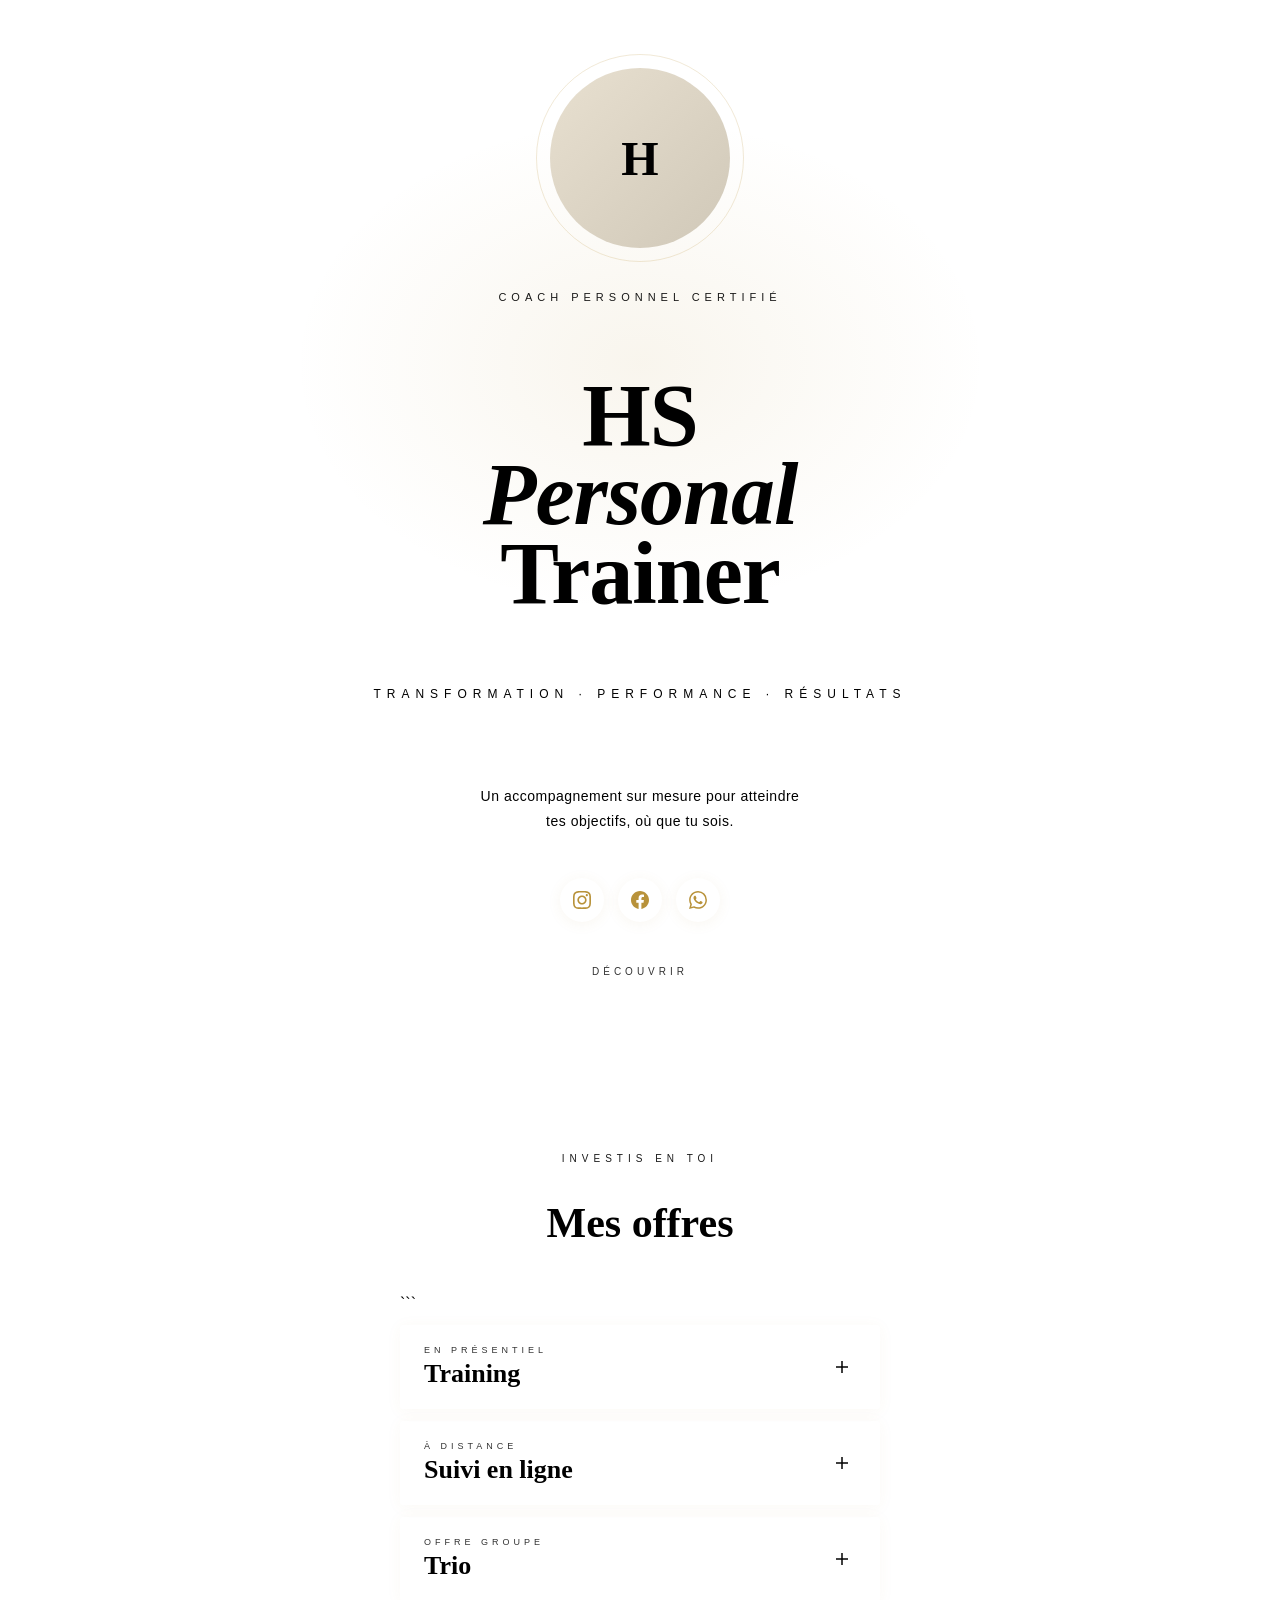
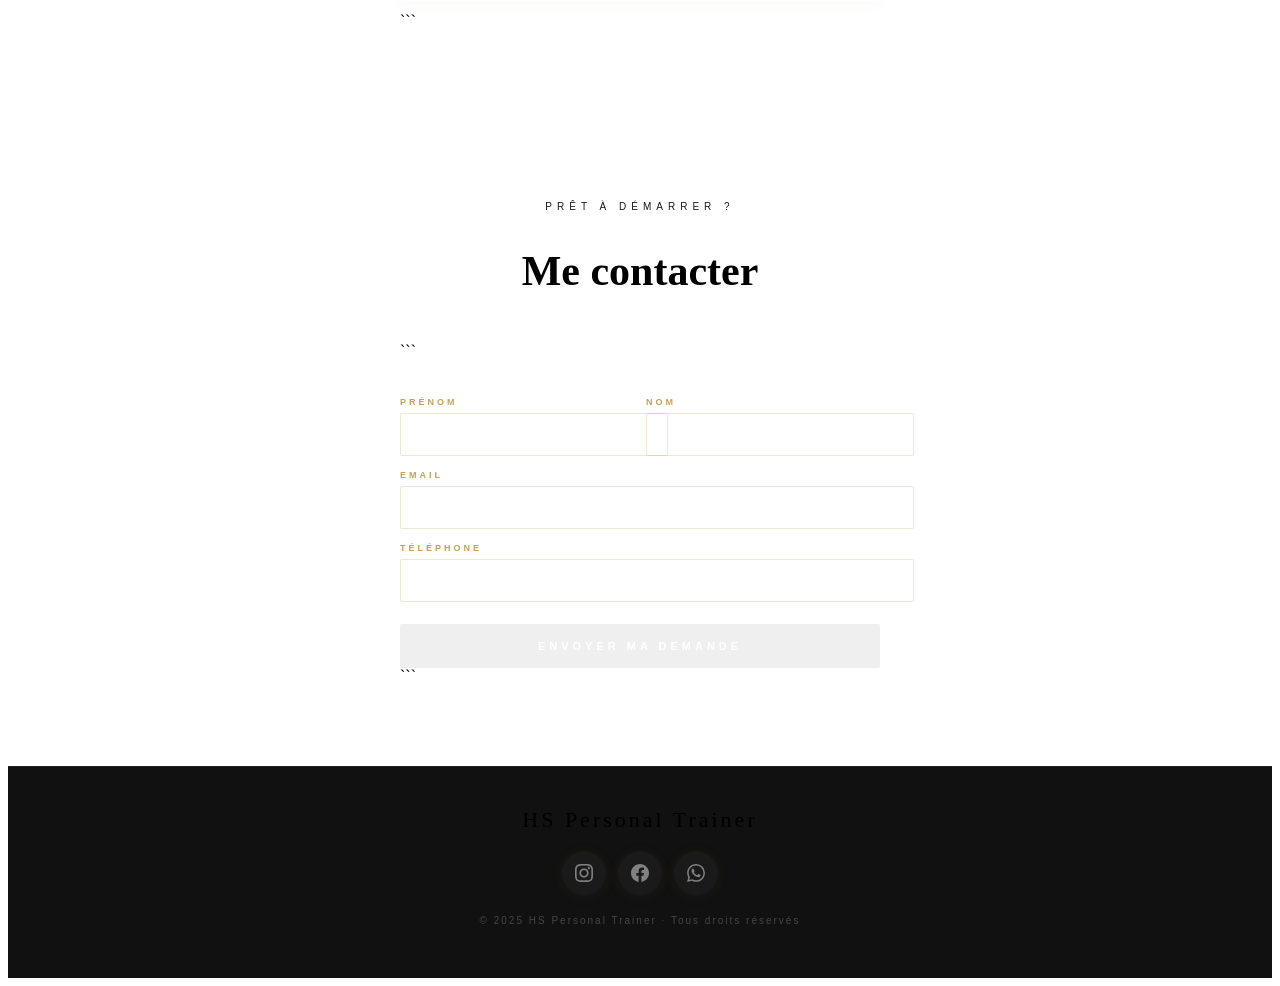
==== Index.html @ cc4c1f27 "Update and rename README.md to Index.html" ====
<!DOCTYPE html>

<html lang="fr">
<head>
<meta charset="UTF-8">
<meta name="viewport" content="width=device-width, initial-scale=1.0">
<title>HS Personal Trainer</title>
<link href="https://fonts.googleapis.com/css2?family=Cormorant+Garamond:wght@300;400;600;700&family=Montserrat:wght@300;400;500;600;700;800&display=swap" rel="stylesheet">
<style>
  :root {
    --gold: #B8923A;
    --gold-light: #D4A84B;
    --gold-dark: #8A6A22;
    --white: #FAFAF7;
    --cream: #F0EBE0;
    --card-bg: #FFFFFF;
    --border: rgba(184,146,58,0.22);
    --text: #1A1A1A;
    --text-dim: rgba(26,26,26,0.5);
  }

- { margin: 0; padding: 0; box-sizing: border-box; }

body {
background: var(–white);
color: var(–text);
font-family: ‘Montserrat’, sans-serif;
min-height: 100vh;
overflow-x: hidden;
}

body::before {
content: ‘’;
position: fixed;
inset: 0;
background-image: url(“data:image/svg+xml,%3Csvg viewBox=‘0 0 256 256’ xmlns=‘http://www.w3.org/2000/svg’%3E%3Cfilter id=‘n’%3E%3CfeTurbulence type=‘fractalNoise’ baseFrequency=‘0.9’ numOctaves=‘4’ stitchTiles=‘stitch’/%3E%3C/filter%3E%3Crect width=‘100%25’ height=‘100%25’ filter=‘url(%23n)’ opacity=‘0.03’/%3E%3C/svg%3E”);
pointer-events: none;
z-index: 100;
}

/* ── HERO ── */
.hero {
min-height: 100vh;
display: flex;
flex-direction: column;
align-items: center;
justify-content: center;
position: relative;
padding: 60px 24px 48px;
text-align: center;
background: var(–white);
}

.hero::after {
content: ‘’;
position: absolute;
bottom: 0; left: 50%;
transform: translateX(-50%);
width: 1px; height: 80px;
background: linear-gradient(to bottom, var(–gold), transparent);
}

.glow {
position: absolute;
top: 10%; left: 50%;
transform: translateX(-50%);
width: 700px; height: 500px;
background: radial-gradient(ellipse at center, rgba(184,146,58,0.09) 0%, transparent 70%);
pointer-events: none;
}

/* PHOTO */
.photo-wrap {
position: relative;
width: 180px; height: 180px;
margin-bottom: 32px;
animation: fadeUp 1s ease both;
}
.photo-ring {
position: absolute; inset: -6px;
border-radius: 50%;
border: 1px solid var(–gold);
opacity: 0.65;
}
.photo-ring-outer {
position: absolute; inset: -14px;
border-radius: 50%;
border: 1px solid rgba(184,146,58,0.2);
}
.photo-img {
width: 180px; height: 180px;
border-radius: 50%;
object-fit: cover;
object-position: top center;
filter: contrast(1.05) saturate(0.9);
display: block;
}
.photo-placeholder {
width: 180px; height: 180px;
border-radius: 50%;
background: linear-gradient(135deg, #e8e0d0 0%, #d0c8b8 100%);
display: none;
align-items: center; justify-content: center;
font-size: 48px; color: var(–gold);
font-family: ‘Cormorant Garamond’, serif; font-weight: 600;
}

/* BRAND */
.brand-wrap { animation: fadeUp 1s 0.15s ease both; }
.brand-tag {
font-size: 11px; letter-spacing: 5px; text-transform: uppercase;
color: var(–gold); font-weight: 500; margin-bottom: 12px; opacity: 0.9;
}
.brand-name {
font-family: ‘Cormorant Garamond’, serif;
font-size: clamp(52px, 12vw, 88px);
font-weight: 700; line-height: 0.9; letter-spacing: -1px;
color: var(–text);
}
.brand-name span { color: var(–gold); font-style: italic; }
.brand-sub {
font-size: 12px; letter-spacing: 6px; text-transform: uppercase;
color: var(–text-dim); font-weight: 300; margin-top: 14px;
}

.divider {
width: 60px; height: 1px;
background: linear-gradient(to right, transparent, var(–gold), transparent);
margin: 28px auto;
animation: fadeUp 1s 0.3s ease both;
}

.tagline {
font-size: 14px; line-height: 1.8; color: var(–text-dim);
max-width: 320px; font-weight: 300; letter-spacing: 0.5px;
animation: fadeUp 1s 0.4s ease both;
}

/* SOCIAL BUTTONS */
.social-bar {
display: flex; gap: 14px; margin-top: 30px;
animation: fadeUp 1s 0.55s ease both;
}
.social-btn {
width: 44px; height: 44px;
border-radius: 50%;
border: 1px solid var(–border);
background: var(–card-bg);
display: flex; align-items: center; justify-content: center;
text-decoration: none;
box-shadow: 0 2px 14px rgba(184,146,58,0.08);
transition: all 0.25s;
}
.social-btn:hover {
border-color: var(–gold);
background: var(–gold);
transform: translateY(-2px);
box-shadow: 0 8px 24px rgba(184,146,58,0.28);
}
.social-btn svg { width: 18px; height: 18px; display: block; }
.social-btn:hover .icon-fill { fill: #fff; }

.scroll-hint {
margin-top: 44px;
display: flex; flex-direction: column; align-items: center; gap: 8px;
animation: fadeUp 1s 0.7s ease both;
cursor: pointer;
}
.scroll-hint span {
font-size: 10px; letter-spacing: 4px; text-transform: uppercase;
color: var(–gold); opacity: 0.8;
}
.scroll-arrow {
width: 1px; height: 30px;
background: linear-gradient(to bottom, var(–gold), transparent);
animation: pulse 2s ease infinite;
}

/* ── TARIFS ── */
.section {
padding: 80px 20px;
max-width: 480px;
margin: 0 auto;
animation: fadeUp 0.8s ease both;
}
.section-header { text-align: center; margin-bottom: 48px; }
.section-eyebrow {
font-size: 10px; letter-spacing: 5px; text-transform: uppercase;
color: var(–gold); margin-bottom: 12px; opacity: 0.9;
}
.section-title {
font-family: ‘Cormorant Garamond’, serif;
font-size: 42px; font-weight: 600; color: var(–text);
}

.offer-list { display: flex; flex-direction: column; gap: 12px; }

.offer-card {
background: var(–card-bg);
border: 1px solid var(–border);
border-radius: 3px;
overflow: hidden;
cursor: pointer;
transition: border-color 0.3s, box-shadow 0.3s;
position: relative;
box-shadow: 0 2px 16px rgba(184,146,58,0.05);
}
.offer-card:hover { box-shadow: 0 4px 24px rgba(184,146,58,0.12); }
.offer-card.active {
border-color: rgba(184,146,58,0.55);
box-shadow: 0 6px 32px rgba(184,146,58,0.15);
}
.offer-card::before {
content: ‘’;
position: absolute; top: 0; left: 0; right: 0;
height: 2px;
background: linear-gradient(to right, transparent, var(–gold), transparent);
opacity: 0; transition: opacity 0.3s;
}
.offer-card.active::before { opacity: 1; }

.offer-header {
padding: 20px 24px;
display: flex; align-items: center; justify-content: space-between;
}
.offer-header-left { display: flex; flex-direction: column; gap: 4px; }
.offer-category {
font-size: 9px; letter-spacing: 4px; text-transform: uppercase;
color: var(–gold); opacity: 0.8;
}
.offer-name {
font-family: ‘Cormorant Garamond’, serif;
font-size: 26px; font-weight: 600; color: var(–text);
}
.offer-toggle {
width: 28px; height: 28px; border-radius: 50%;
border: 1px solid var(–border);
display: flex; align-items: center; justify-content: center;
flex-shrink: 0; transition: all 0.3s; color: var(–gold);
}
.offer-card.active .offer-toggle {
border-color: var(–gold);
background: rgba(184,146,58,0.1);
}
.offer-toggle svg { transition: transform 0.3s; }
.offer-card.active .offer-toggle svg { transform: rotate(45deg); }

.offer-body {
max-height: 0; overflow: hidden;
transition: max-height 0.5s cubic-bezier(0.4,0,0.2,1);
}
.offer-card.active .offer-body { max-height: 800px; }

.offer-inner {
padding: 0 24px 24px;
border-top: 1px solid var(–border);
}
.offer-desc {
font-size: 12px; line-height: 1.8; color: var(–text-dim);
font-weight: 300; margin: 16px 0;
}

.packs-grid { display: flex; flex-direction: column; gap: 8px; margin: 16px 0; }
.pack-row {
background: var(–cream);
border: 1px solid rgba(184,146,58,0.12);
border-radius: 3px;
padding: 14px 16px;
display: flex; align-items: center; justify-content: space-between;
}
.pack-row-name {
font-size: 11px; font-weight: 700; letter-spacing: 2px;
text-transform: uppercase; color: var(–text); margin-bottom: 2px;
}
.pack-row-duration { font-size: 10px; color: var(–text-dim); letter-spacing: 1px; }
.pack-price-amount {
font-family: ‘Cormorant Garamond’, serif;
font-size: 28px; font-weight: 700; color: var(–gold); line-height: 1; text-align: right;
}
.pack-price-period { font-size: 9px; color: var(–text-dim); letter-spacing: 1px; margin-top: 2px; text-align: right; }
.pack-badge {
font-size: 9px; letter-spacing: 2px; text-transform: uppercase;
color: #fff; background: var(–gold);
padding: 2px 7px; border-radius: 2px; font-weight: 700; margin-left: 6px;
}

.features { display: flex; flex-direction: column; gap: 8px; margin: 16px 0; }
.feature-item {
display: flex; align-items: center; gap: 10px;
font-size: 11px; letter-spacing: 0.5px;
}
.feature-dot { width: 5px; height: 5px; border-radius: 50%; flex-shrink: 0; }
.feature-item.included { color: var(–text); }
.feature-item.included .feature-dot { background: var(–gold); }
.feature-item.excluded { opacity: 0.33; color: var(–text-dim); }
.feature-item.excluded .feature-dot { background: #bbb; }

.cta-btn {
display: block; width: 100%; padding: 14px;
background: var(–gold); border: none; color: #fff;
font-family: ‘Montserrat’, sans-serif;
font-size: 10px; font-weight: 700; letter-spacing: 4px;
text-transform: uppercase; cursor: pointer; margin-top: 20px;
transition: background 0.25s; text-decoration: none; text-align: center; border-radius: 2px;
}
.cta-btn:hover { background: var(–gold-dark); }

/* ── CONTACT ── */
.contact-section {
background: var(–text);
padding: 80px 20px;
}
.contact-inner { max-width: 480px; margin: 0 auto; }
.contact-section .section-eyebrow { color: var(–gold-light); }
.contact-section .section-title { color: var(–white); }

.contact-form { display: flex; flex-direction: column; gap: 14px; margin-top: 36px; }
.form-row { display: flex; gap: 12px; }
.form-row .input-wrap { flex: 1; }
.input-wrap { display: flex; flex-direction: column; gap: 6px; }
.input-label {
font-size: 9px; letter-spacing: 3px; text-transform: uppercase;
color: rgba(184,146,58,0.85); font-weight: 600;
}
.input-field {
background: rgba(255,255,255,0.06);
border: 1px solid rgba(184,146,58,0.22);
border-radius: 2px; padding: 13px 16px;
font-family: ‘Montserrat’, sans-serif;
font-size: 13px; font-weight: 300; color: var(–white);
outline: none; transition: border-color 0.25s, background 0.25s; width: 100%;
}
.input-field::placeholder { color: rgba(255,255,255,0.22); font-size: 12px; }
.input-field:focus { border-color: var(–gold); background: rgba(255,255,255,0.09); }

.submit-btn {
margin-top: 8px; padding: 16px;
background: var(–gold); border: none; color: #fff;
font-family: ‘Montserrat’, sans-serif;
font-size: 11px; font-weight: 700; letter-spacing: 4px;
text-transform: uppercase; cursor: pointer; border-radius: 2px; width: 100%;
transition: background 0.25s, transform 0.2s;
}
.submit-btn:hover { background: var(–gold-dark); transform: translateY(-1px); }

.form-success {
display: none; text-align: center;
padding: 40px 24px;
border: 1px solid rgba(184,146,58,0.25);
border-radius: 3px;
}
.form-success-icon { font-size: 36px; color: var(–gold); margin-bottom: 16px; }
.form-success p { font-size: 13px; color: rgba(255,255,255,0.65); line-height: 1.8; }
.form-success strong { color: var(–gold-light); }

/* ── FOOTER ── */
.footer {
background: #111;
text-align: center;
padding: 40px 24px 52px;
border-top: 1px solid rgba(184,146,58,0.12);
}
.footer-logo {
font-family: ‘Cormorant Garamond’, serif;
font-size: 22px; color: var(–gold); letter-spacing: 3px; margin-bottom: 18px;
}
.footer-social { display: flex; justify-content: center; gap: 12px; margin-bottom: 20px; }
.footer-social .social-btn {
border-color: rgba(184,146,58,0.2);
background: rgba(255,255,255,0.04);
}
.footer-social .social-btn .icon-fill { fill: rgba(255,255,255,0.45); }
.footer-social .social-btn:hover .icon-fill { fill: #fff; }
.footer-copy { font-size: 10px; color: rgba(255,255,255,0.22); letter-spacing: 2px; }

@keyframes fadeUp {
from { opacity: 0; transform: translateY(20px); }
to   { opacity: 1; transform: translateY(0); }
}
@keyframes pulse {
0%,100% { opacity: 1; } 50% { opacity: 0.3; }
}
</style>

</head>
<body>

<!-- HERO -->

<section class="hero">
  <div class="glow"></div>

  <div class="photo-wrap">
    <div class="photo-ring-outer"></div>
    <div class="photo-ring"></div>
    <img class="photo-img"
      src="/mnt/user-data/uploads/82F5D9EE-A533-490E-8E17-95FC862FC0A7.jpeg"
      alt="HS Personal Trainer"
      onerror="this.style.display='none';this.nextElementSibling.style.display='flex';">
    <div class="photo-placeholder">H</div>
  </div>

  <div class="brand-wrap">
    <p class="brand-tag">Coach Personnel Certifié</p>
    <h1 class="brand-name">HS<br><span>Personal</span><br>Trainer</h1>
    <p class="brand-sub">Transformation · Performance · Résultats</p>
  </div>

  <div class="divider"></div>
  <p class="tagline">Un accompagnement sur mesure pour atteindre tes objectifs, où que tu sois.</p>

  <!-- SOCIAL -->

  <div class="social-bar">
    <a class="social-btn" href="https://www.instagram.com/helioosanto?igsh=MW5tNTdtajlxYWZvYg%3D%3D&utm_source=qr" target="_blank" title="Instagram">
      <svg viewBox="0 0 24 24"><path class="icon-fill" fill="#B8923A" d="M12 2.163c3.204 0 3.584.012 4.85.07 3.252.148 4.771 1.691 4.919 4.919.058 1.265.069 1.645.069 4.849 0 3.205-.012 3.584-.069 4.849-.149 3.225-1.664 4.771-4.919 4.919-1.266.058-1.644.07-4.85.07-3.204 0-3.584-.012-4.849-.07-3.26-.149-4.771-1.699-4.919-4.92-.058-1.265-.07-1.644-.07-4.849 0-3.204.013-3.583.07-4.849.149-3.227 1.664-4.771 4.919-4.919 1.266-.057 1.645-.069 4.849-.069zm0-2.163c-3.259 0-3.667.014-4.947.072-4.358.2-6.78 2.618-6.98 6.98-.059 1.281-.073 1.689-.073 4.948 0 3.259.014 3.668.072 4.948.2 4.358 2.618 6.78 6.98 6.98 1.281.058 1.689.072 4.948.072 3.259 0 3.668-.014 4.948-.072 4.354-.2 6.782-2.618 6.979-6.98.059-1.28.073-1.689.073-4.948 0-3.259-.014-3.667-.072-4.947-.196-4.354-2.617-6.78-6.979-6.98-1.281-.059-1.69-.073-4.949-.073zm0 5.838c-3.403 0-6.162 2.759-6.162 6.162s2.759 6.163 6.162 6.163 6.162-2.759 6.162-6.163c0-3.403-2.759-6.162-6.162-6.162zm0 10.162c-2.209 0-4-1.79-4-4 0-2.209 1.791-4 4-4s4 1.791 4 4c0 2.21-1.791 4-4 4zm6.406-11.845c-.796 0-1.441.645-1.441 1.44s.645 1.44 1.441 1.44c.795 0 1.439-.645 1.439-1.44s-.644-1.44-1.439-1.44z"/></svg>
    </a>
    <a class="social-btn" href="https://www.facebook.com/share/1AyCTRtEKN/?mibextid=wwXIfr" target="_blank" title="Facebook">
      <svg viewBox="0 0 24 24"><path class="icon-fill" fill="#B8923A" d="M24 12.073c0-6.627-5.373-12-12-12s-12 5.373-12 12c0 5.99 4.388 10.954 10.125 11.854v-8.385H7.078v-3.47h3.047V9.43c0-3.007 1.792-4.669 4.533-4.669 1.312 0 2.686.235 2.686.235v2.953H15.83c-1.491 0-1.956.925-1.956 1.874v2.25h3.328l-.532 3.47h-2.796v8.385C19.612 23.027 24 18.062 24 12.073z"/></svg>
    </a>
    <a class="social-btn" href="https://wa.me/33614696264" target="_blank" title="WhatsApp">
      <svg viewBox="0 0 24 24"><path class="icon-fill" fill="#B8923A" d="M17.472 14.382c-.297-.149-1.758-.867-2.03-.967-.273-.099-.471-.148-.67.15-.197.297-.767.966-.94 1.164-.173.199-.347.223-.644.075-.297-.15-1.255-.463-2.39-1.475-.883-.788-1.48-1.761-1.653-2.059-.173-.297-.018-.458.13-.606.134-.133.298-.347.446-.52.149-.174.198-.298.298-.497.099-.198.05-.371-.025-.52-.075-.149-.669-1.612-.916-2.207-.242-.579-.487-.5-.669-.51-.173-.008-.371-.01-.57-.01-.198 0-.52.074-.792.372-.272.297-1.04 1.016-1.04 2.479 0 1.462 1.065 2.875 1.213 3.074.149.198 2.096 3.2 5.077 4.487.709.306 1.262.489 1.694.625.712.227 1.36.195 1.871.118.571-.085 1.758-.719 2.006-1.413.248-.694.248-1.289.173-1.413-.074-.124-.272-.198-.57-.347m-5.421 7.403h-.004a9.87 9.87 0 01-5.031-1.378l-.361-.214-3.741.982.998-3.648-.235-.374a9.86 9.86 0 01-1.51-5.26c.001-5.45 4.436-9.884 9.888-9.884 2.64 0 5.122 1.03 6.988 2.898a9.825 9.825 0 012.893 6.994c-.003 5.45-4.437 9.884-9.885 9.884m8.413-18.297A11.815 11.815 0 0012.05 0C5.495 0 .16 5.335.157 11.892c0 2.096.547 4.142 1.588 5.945L.057 24l6.305-1.654a11.882 11.882 0 005.683 1.448h.005c6.554 0 11.89-5.335 11.893-11.893a11.821 11.821 0 00-3.48-8.413z"/></svg>
    </a>
  </div>

  <div class="scroll-hint" onclick="document.getElementById('tarifs').scrollIntoView({behavior:'smooth'})">
    <span>Découvrir</span>
    <div class="scroll-arrow"></div>
  </div>
</section>

<!-- TARIFS -->

<section class="section" id="tarifs">
  <div class="section-header">
    <p class="section-eyebrow">Investis en toi</p>
    <h2 class="section-title">Mes offres</h2>
  </div>

  <div class="offer-list">

```
<!-- TRAINING -->
<div class="offer-card" onclick="toggle(this)">
  <div class="offer-header">
    <div class="offer-header-left">
      <span class="offer-category">En présentiel</span>
      <span class="offer-name">Training</span>
    </div>
    <div class="offer-toggle">
      <svg width="14" height="14" viewBox="0 0 14 14" fill="none">
        <line x1="7" y1="1" x2="7" y2="13" stroke="currentColor" stroke-width="1.5"/>
        <line x1="1" y1="7" x2="13" y2="7" stroke="currentColor" stroke-width="1.5"/>
      </svg>
    </div>
  </div>
  <div class="offer-body">
    <div class="offer-inner">
      <p class="offer-desc">Séances en salle avec suivi complet de ton entraînement et de ta nutrition. Je suis à tes côtés pour maximiser chaque séance.</p>
      <div class="features">
        <div class="feature-item included"><div class="feature-dot"></div>Application mobile</div>
        <div class="feature-item included"><div class="feature-dot"></div>Suivi entraînement</div>
        <div class="feature-item included"><div class="feature-dot"></div>Suivi diététique</div>
        <div class="feature-item excluded"><div class="feature-dot"></div>Pas de majoration week-end & après 20h <em>(Perfect only)</em></div>
        <div class="feature-item excluded"><div class="feature-dot"></div>Résultats durables garantis <em>(Perfect only)</em></div>
      </div>
      <div class="packs-grid">
        <div class="pack-row">
          <div><div class="pack-row-name">Clean</div><div class="pack-row-duration">3 mois · 12 semaines</div></div>
          <div><div class="pack-price-amount">280€</div><div class="pack-price-period">/ 4 semaines</div></div>
        </div>
        <div class="pack-row">
          <div><div class="pack-row-name">Healthy <span class="pack-badge">-15%</span></div><div class="pack-row-duration">6 mois · 24 semaines</div></div>
          <div><div class="pack-price-amount">240€</div><div class="pack-price-period">/ 4 semaines</div></div>
        </div>
        <div class="pack-row" style="border-color:rgba(184,146,58,0.35)">
          <div><div class="pack-row-name">Perfect <span class="pack-badge">-30%</span></div><div class="pack-row-duration">12 mois · 52 semaines</div></div>
          <div><div class="pack-price-amount">200€</div><div class="pack-price-period">/ 4 semaines</div></div>
        </div>
      </div>
      <a class="cta-btn" href="#contact" onclick="document.getElementById('contact').scrollIntoView({behavior:'smooth'});return false;">Commencer maintenant</a>
    </div>
  </div>
</div>

<!-- SUIVI EN LIGNE -->
<div class="offer-card" onclick="toggle(this)">
  <div class="offer-header">
    <div class="offer-header-left">
      <span class="offer-category">À distance</span>
      <span class="offer-name">Suivi en ligne</span>
    </div>
    <div class="offer-toggle">
      <svg width="14" height="14" viewBox="0 0 14 14" fill="none">
        <line x1="7" y1="1" x2="7" y2="13" stroke="currentColor" stroke-width="1.5"/>
        <line x1="1" y1="7" x2="13" y2="7" stroke="currentColor" stroke-width="1.5"/>
      </svg>
    </div>
  </div>
  <div class="offer-body">
    <div class="offer-inner">
      <p class="offer-desc">Tu t'entraînes où tu veux, je t'accompagne à distance. Programme personnalisé, suivi diététique et disponibilité on-demand.</p>
      <div class="features">
        <div class="feature-item included"><div class="feature-dot"></div>Application mobile</div>
        <div class="feature-item included"><div class="feature-dot"></div>Suivi d'entraînement</div>
        <div class="feature-item included"><div class="feature-dot"></div>Suivi diététique</div>
        <div class="feature-item included"><div class="feature-dot"></div>On-demand <em>(6 & 12 mois)</em></div>
        <div class="feature-item included"><div class="feature-dot"></div>Conseil 7j/7 <em>(12 mois)</em></div>
      </div>
      <div class="packs-grid">
        <div class="pack-row">
          <div><div class="pack-row-name">Pack 3 mois</div><div class="pack-row-duration">Sans conseil 7j/7 ni on-demand</div></div>
          <div><div class="pack-price-amount">150€</div><div class="pack-price-period">/ mois</div></div>
        </div>
        <div class="pack-row">
          <div><div class="pack-row-name">Pack 6 mois</div><div class="pack-row-duration">Avec on-demand</div></div>
          <div><div class="pack-price-amount">120€</div><div class="pack-price-period">/ mois</div></div>
        </div>
        <div class="pack-row" style="border-color:rgba(184,146,58,0.35)">
          <div><div class="pack-row-name">Pack 12 mois <span class="pack-badge">★</span></div><div class="pack-row-duration">On-demand + Conseil 7j/7</div></div>
          <div><div class="pack-price-amount">90€</div><div class="pack-price-period">/ mois</div></div>
        </div>
      </div>
      <a class="cta-btn" href="#contact" onclick="document.getElementById('contact').scrollIntoView({behavior:'smooth'});return false;">Commencer maintenant</a>
    </div>
  </div>
</div>

<!-- TRIO -->
<div class="offer-card" onclick="toggle(this)">
  <div class="offer-header">
    <div class="offer-header-left">
      <span class="offer-category">Offre groupe</span>
      <span class="offer-name">Trio</span>
    </div>
    <div class="offer-toggle">
      <svg width="14" height="14" viewBox="0 0 14 14" fill="none">
        <line x1="7" y1="1" x2="7" y2="13" stroke="currentColor" stroke-width="1.5"/>
        <line x1="1" y1="7" x2="13" y2="7" stroke="currentColor" stroke-width="1.5"/>
      </svg>
    </div>
  </div>
  <div class="offer-body">
    <div class="offer-inner">
      <p class="offer-desc">À trois, l'effort se partage et la motivation décuple. Même qualité de suivi qu'en solo, à un tarif optimisé.</p>
      <div class="features">
        <div class="feature-item included"><div class="feature-dot"></div>Application mobile</div>
        <div class="feature-item included"><div class="feature-dot"></div>Suivi entraînement</div>
        <div class="feature-item included"><div class="feature-dot"></div>Suivi diététique</div>
        <div class="feature-item excluded"><div class="feature-dot"></div>Pas de majoration week-end & après 20h <em>(Perfect only)</em></div>
        <div class="feature-item excluded"><div class="feature-dot"></div>Résultats durables garantis <em>(Perfect only)</em></div>
      </div>
      <div class="packs-grid">
        <div class="pack-row">
          <div><div class="pack-row-name">Clean</div><div class="pack-row-duration">3 mois · 12 semaines</div></div>
          <div><div class="pack-price-amount">360€</div><div class="pack-price-period">/ 4 semaines</div></div>
        </div>
        <div class="pack-row">
          <div><div class="pack-row-name">Healthy <span class="pack-badge">-10%</span></div><div class="pack-row-duration">6 mois · 24 semaines</div></div>
          <div><div class="pack-price-amount">320€</div><div class="pack-price-period">/ 4 semaines</div></div>
        </div>
        <div class="pack-row" style="border-color:rgba(184,146,58,0.35)">
          <div><div class="pack-row-name">Perfect <span class="pack-badge">-20%</span></div><div class="pack-row-duration">12 mois · 52 semaines</div></div>
          <div><div class="pack-price-amount">280€</div><div class="pack-price-period">/ 4 semaines</div></div>
        </div>
      </div>
      <a class="cta-btn" href="#contact" onclick="document.getElementById('contact').scrollIntoView({behavior:'smooth'});return false;">Commencer maintenant</a>
    </div>
  </div>
</div>
```

  </div>
</section>

<!-- CONTACT -->

<section class="contact-section" id="contact">
  <div class="contact-inner">
    <div class="section-header">
      <p class="section-eyebrow">Prêt à démarrer ?</p>
      <h2 class="section-title">Me contacter</h2>
    </div>

```
<div id="contactForm" class="contact-form">
  <div class="form-row">
    <div class="input-wrap">
      <label class="input-label">Prénom</label>
      <input class="input-field" type="text" id="prenom" placeholder="Ton prénom">
    </div>
    <div class="input-wrap">
      <label class="input-label">Nom</label>
      <input class="input-field" type="text" id="nom" placeholder="Ton nom">
    </div>
  </div>
  <div class="input-wrap">
    <label class="input-label">Email</label>
    <input class="input-field" type="email" id="email" placeholder="ton@email.com">
  </div>
  <div class="input-wrap">
    <label class="input-label">Téléphone</label>
    <input class="input-field" type="tel" id="tel" placeholder="+33 6 XX XX XX XX">
  </div>
  <button class="submit-btn" onclick="submitForm()">Envoyer ma demande</button>
</div>

<div id="formSuccess" class="form-success">
  <div class="form-success-icon">✦</div>
  <p><strong>Merci !</strong><br>Tes informations ont bien été reçues.<br>Je te recontacte très rapidement.</p>
</div>
```

  </div>
</section>

<!-- FOOTER -->

<footer class="footer">
  <div class="footer-logo">HS Personal Trainer</div>
  <div class="footer-social">
    <a class="social-btn" href="https://www.instagram.com/helioosanto?igsh=MW5tNTdtajlxYWZvYg%3D%3D&utm_source=qr" target="_blank">
      <svg viewBox="0 0 24 24"><path class="icon-fill" fill="rgba(255,255,255,0.45)" d="M12 2.163c3.204 0 3.584.012 4.85.07 3.252.148 4.771 1.691 4.919 4.919.058 1.265.069 1.645.069 4.849 0 3.205-.012 3.584-.069 4.849-.149 3.225-1.664 4.771-4.919 4.919-1.266.058-1.644.07-4.85.07-3.204 0-3.584-.012-4.849-.07-3.26-.149-4.771-1.699-4.919-4.92-.058-1.265-.07-1.644-.07-4.849 0-3.204.013-3.583.07-4.849.149-3.227 1.664-4.771 4.919-4.919 1.266-.057 1.645-.069 4.849-.069zm0-2.163c-3.259 0-3.667.014-4.947.072-4.358.2-6.78 2.618-6.98 6.98-.059 1.281-.073 1.689-.073 4.948 0 3.259.014 3.668.072 4.948.2 4.358 2.618 6.78 6.98 6.98 1.281.058 1.689.072 4.948.072 3.259 0 3.668-.014 4.948-.072 4.354-.2 6.782-2.618 6.979-6.98.059-1.28.073-1.689.073-4.948 0-3.259-.014-3.667-.072-4.947-.196-4.354-2.617-6.78-6.979-6.98-1.281-.059-1.69-.073-4.949-.073zm0 5.838c-3.403 0-6.162 2.759-6.162 6.162s2.759 6.163 6.162 6.163 6.162-2.759 6.162-6.163c0-3.403-2.759-6.162-6.162-6.162zm0 10.162c-2.209 0-4-1.79-4-4 0-2.209 1.791-4 4-4s4 1.791 4 4c0 2.21-1.791 4-4 4zm6.406-11.845c-.796 0-1.441.645-1.441 1.44s.645 1.44 1.441 1.44c.795 0 1.439-.645 1.439-1.44s-.644-1.44-1.439-1.44z"/></svg>
    </a>
    <a class="social-btn" href="https://www.facebook.com/share/1AyCTRtEKN/?mibextid=wwXIfr" target="_blank">
      <svg viewBox="0 0 24 24"><path class="icon-fill" fill="rgba(255,255,255,0.45)" d="M24 12.073c0-6.627-5.373-12-12-12s-12 5.373-12 12c0 5.99 4.388 10.954 10.125 11.854v-8.385H7.078v-3.47h3.047V9.43c0-3.007 1.792-4.669 4.533-4.669 1.312 0 2.686.235 2.686.235v2.953H15.83c-1.491 0-1.956.925-1.956 1.874v2.25h3.328l-.532 3.47h-2.796v8.385C19.612 23.027 24 18.062 24 12.073z"/></svg>
    </a>
    <a class="social-btn" href="https://wa.me/33614696264" target="_blank">
      <svg viewBox="0 0 24 24"><path class="icon-fill" fill="rgba(255,255,255,0.45)" d="M17.472 14.382c-.297-.149-1.758-.867-2.03-.967-.273-.099-.471-.148-.67.15-.197.297-.767.966-.94 1.164-.173.199-.347.223-.644.075-.297-.15-1.255-.463-2.39-1.475-.883-.788-1.48-1.761-1.653-2.059-.173-.297-.018-.458.13-.606.134-.133.298-.347.446-.52.149-.174.198-.298.298-.497.099-.198.05-.371-.025-.52-.075-.149-.669-1.612-.916-2.207-.242-.579-.487-.5-.669-.51-.173-.008-.371-.01-.57-.01-.198 0-.52.074-.792.372-.272.297-1.04 1.016-1.04 2.479 0 1.462 1.065 2.875 1.213 3.074.149.198 2.096 3.2 5.077 4.487.709.306 1.262.489 1.694.625.712.227 1.36.195 1.871.118.571-.085 1.758-.719 2.006-1.413.248-.694.248-1.289.173-1.413-.074-.124-.272-.198-.57-.347m-5.421 7.403h-.004a9.87 9.87 0 01-5.031-1.378l-.361-.214-3.741.982.998-3.648-.235-.374a9.86 9.86 0 01-1.51-5.26c.001-5.45 4.436-9.884 9.888-9.884 2.64 0 5.122 1.03 6.988 2.898a9.825 9.825 0 012.893 6.994c-.003 5.45-4.437 9.884-9.885 9.884m8.413-18.297A11.815 11.815 0 0012.05 0C5.495 0 .16 5.335.157 11.892c0 2.096.547 4.142 1.588 5.945L.057 24l6.305-1.654a11.882 11.882 0 005.683 1.448h.005c6.554 0 11.89-5.335 11.893-11.893a11.821 11.821 0 00-3.48-8.413z"/></svg>
    </a>
  </div>
  <div class="footer-copy">© 2025 HS Personal Trainer · Tous droits réservés</div>
</footer>

<script>
  function toggle(card) {
    const isActive = card.classList.contains('active');
    document.querySelectorAll('.offer-card').forEach(c => c.classList.remove('active'));
    if (!isActive) card.classList.add('active');
  }

  function submitForm() {
    const prenom = document.getElementById('prenom').value.trim();
    const nom    = document.getElementById('nom').value.trim();
    const email  = document.getElementById('email').value.trim();
    const tel    = document.getElementById('tel').value.trim();

    if (!prenom || !nom || !email || !tel) {
      alert('Merci de remplir tous les champs.');
      return;
    }

    // Envoie les infos via WhatsApp
    const msg = encodeURIComponent(`Nouvelle demande de contact :\n\nNom : ${prenom} ${nom}\nEmail : ${email}\nTél : ${tel}`);
    window.open(`https://wa.me/33614696264?text=${msg}`, '_blank');

    document.getElementById('contactForm').style.display = 'none';
    document.getElementById('formSuccess').style.display = 'block';
  }
</script>

</body>
</html>
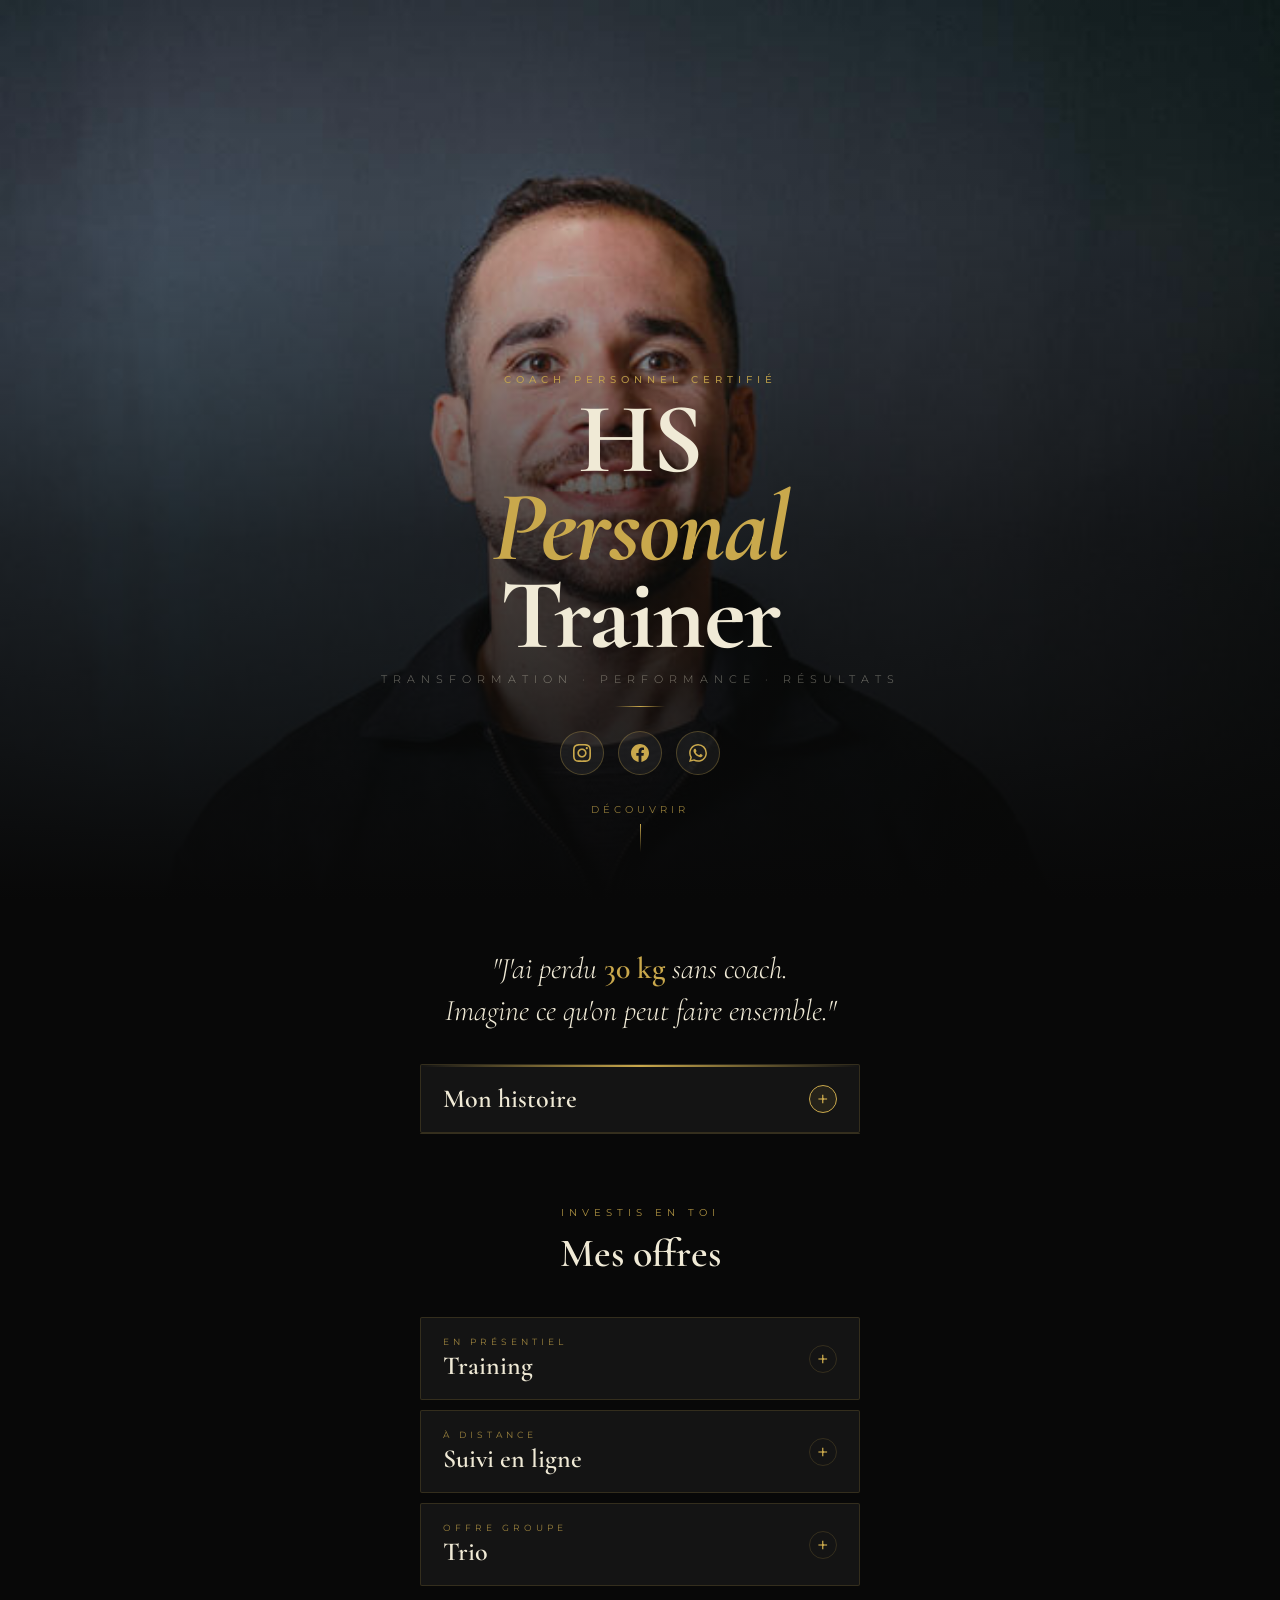
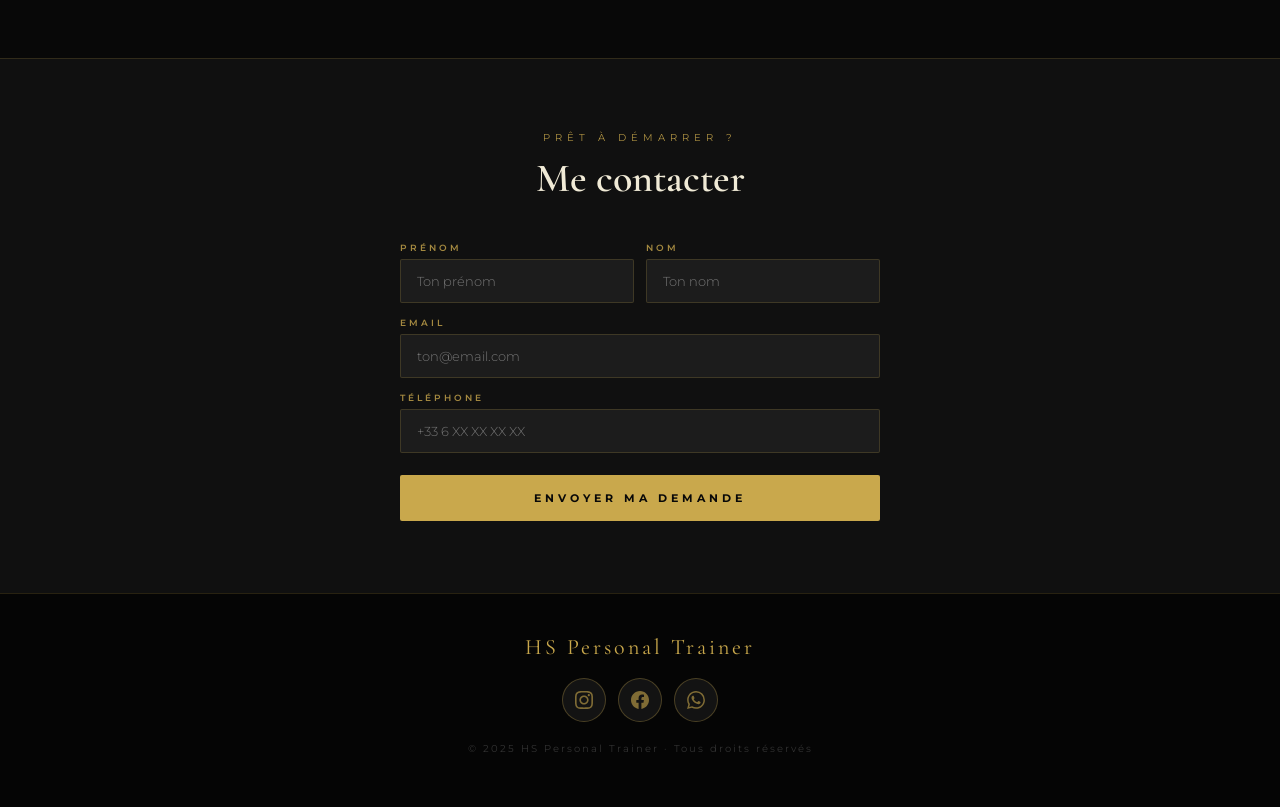
==== commit e9e8e392: "Update Index.html" ====
--- a/Index.html
+++ b/Index.html
@@ -1,5 +1,4 @@
 <!DOCTYPE html>
-
 <html lang="fr">
 <head>
 <meta charset="UTF-8">
@@ -8,656 +7,401 @@
 <link href="https://fonts.googleapis.com/css2?family=Cormorant+Garamond:wght@300;400;600;700&family=Montserrat:wght@300;400;500;600;700;800&display=swap" rel="stylesheet">
 <style>
   :root {
-    --gold: #B8923A;
-    --gold-light: #D4A84B;
-    --gold-dark: #8A6A22;
-    --white: #FAFAF7;
-    --cream: #F0EBE0;
-    --card-bg: #FFFFFF;
-    --border: rgba(184,146,58,0.22);
-    --text: #1A1A1A;
-    --text-dim: rgba(26,26,26,0.5);
-  }
-
-- { margin: 0; padding: 0; box-sizing: border-box; }
-
-body {
-background: var(–white);
-color: var(–text);
-font-family: ‘Montserrat’, sans-serif;
-min-height: 100vh;
-overflow-x: hidden;
-}
-
-body::before {
-content: ‘’;
-position: fixed;
-inset: 0;
-background-image: url(“data:image/svg+xml,%3Csvg viewBox=‘0 0 256 256’ xmlns=‘http://www.w3.org/2000/svg’%3E%3Cfilter id=‘n’%3E%3CfeTurbulence type=‘fractalNoise’ baseFrequency=‘0.9’ numOctaves=‘4’ stitchTiles=‘stitch’/%3E%3C/filter%3E%3Crect width=‘100%25’ height=‘100%25’ filter=‘url(%23n)’ opacity=‘0.03’/%3E%3C/svg%3E”);
-pointer-events: none;
-z-index: 100;
-}
-
-/* ── HERO ── */
-.hero {
-min-height: 100vh;
-display: flex;
-flex-direction: column;
-align-items: center;
-justify-content: center;
-position: relative;
-padding: 60px 24px 48px;
-text-align: center;
-background: var(–white);
-}
-
-.hero::after {
-content: ‘’;
-position: absolute;
-bottom: 0; left: 50%;
-transform: translateX(-50%);
-width: 1px; height: 80px;
-background: linear-gradient(to bottom, var(–gold), transparent);
-}
-
-.glow {
-position: absolute;
-top: 10%; left: 50%;
-transform: translateX(-50%);
-width: 700px; height: 500px;
-background: radial-gradient(ellipse at center, rgba(184,146,58,0.09) 0%, transparent 70%);
-pointer-events: none;
-}
-
-/* PHOTO */
-.photo-wrap {
-position: relative;
-width: 180px; height: 180px;
-margin-bottom: 32px;
-animation: fadeUp 1s ease both;
-}
-.photo-ring {
-position: absolute; inset: -6px;
-border-radius: 50%;
-border: 1px solid var(–gold);
-opacity: 0.65;
-}
-.photo-ring-outer {
-position: absolute; inset: -14px;
-border-radius: 50%;
-border: 1px solid rgba(184,146,58,0.2);
-}
-.photo-img {
-width: 180px; height: 180px;
-border-radius: 50%;
-object-fit: cover;
-object-position: top center;
-filter: contrast(1.05) saturate(0.9);
-display: block;
-}
-.photo-placeholder {
-width: 180px; height: 180px;
-border-radius: 50%;
-background: linear-gradient(135deg, #e8e0d0 0%, #d0c8b8 100%);
-display: none;
-align-items: center; justify-content: center;
-font-size: 48px; color: var(–gold);
-font-family: ‘Cormorant Garamond’, serif; font-weight: 600;
-}
-
-/* BRAND */
-.brand-wrap { animation: fadeUp 1s 0.15s ease both; }
-.brand-tag {
-font-size: 11px; letter-spacing: 5px; text-transform: uppercase;
-color: var(–gold); font-weight: 500; margin-bottom: 12px; opacity: 0.9;
-}
-.brand-name {
-font-family: ‘Cormorant Garamond’, serif;
-font-size: clamp(52px, 12vw, 88px);
-font-weight: 700; line-height: 0.9; letter-spacing: -1px;
-color: var(–text);
-}
-.brand-name span { color: var(–gold); font-style: italic; }
-.brand-sub {
-font-size: 12px; letter-spacing: 6px; text-transform: uppercase;
-color: var(–text-dim); font-weight: 300; margin-top: 14px;
-}
-
-.divider {
-width: 60px; height: 1px;
-background: linear-gradient(to right, transparent, var(–gold), transparent);
-margin: 28px auto;
-animation: fadeUp 1s 0.3s ease both;
-}
-
-.tagline {
-font-size: 14px; line-height: 1.8; color: var(–text-dim);
-max-width: 320px; font-weight: 300; letter-spacing: 0.5px;
-animation: fadeUp 1s 0.4s ease both;
-}
-
-/* SOCIAL BUTTONS */
-.social-bar {
-display: flex; gap: 14px; margin-top: 30px;
-animation: fadeUp 1s 0.55s ease both;
-}
-.social-btn {
-width: 44px; height: 44px;
-border-radius: 50%;
-border: 1px solid var(–border);
-background: var(–card-bg);
-display: flex; align-items: center; justify-content: center;
-text-decoration: none;
-box-shadow: 0 2px 14px rgba(184,146,58,0.08);
-transition: all 0.25s;
-}
-.social-btn:hover {
-border-color: var(–gold);
-background: var(–gold);
-transform: translateY(-2px);
-box-shadow: 0 8px 24px rgba(184,146,58,0.28);
-}
-.social-btn svg { width: 18px; height: 18px; display: block; }
-.social-btn:hover .icon-fill { fill: #fff; }
-
-.scroll-hint {
-margin-top: 44px;
-display: flex; flex-direction: column; align-items: center; gap: 8px;
-animation: fadeUp 1s 0.7s ease both;
-cursor: pointer;
-}
-.scroll-hint span {
-font-size: 10px; letter-spacing: 4px; text-transform: uppercase;
-color: var(–gold); opacity: 0.8;
-}
-.scroll-arrow {
-width: 1px; height: 30px;
-background: linear-gradient(to bottom, var(–gold), transparent);
-animation: pulse 2s ease infinite;
-}
-
-/* ── TARIFS ── */
-.section {
-padding: 80px 20px;
-max-width: 480px;
-margin: 0 auto;
-animation: fadeUp 0.8s ease both;
-}
-.section-header { text-align: center; margin-bottom: 48px; }
-.section-eyebrow {
-font-size: 10px; letter-spacing: 5px; text-transform: uppercase;
-color: var(–gold); margin-bottom: 12px; opacity: 0.9;
-}
-.section-title {
-font-family: ‘Cormorant Garamond’, serif;
-font-size: 42px; font-weight: 600; color: var(–text);
-}
-
-.offer-list { display: flex; flex-direction: column; gap: 12px; }
-
-.offer-card {
-background: var(–card-bg);
-border: 1px solid var(–border);
-border-radius: 3px;
-overflow: hidden;
-cursor: pointer;
-transition: border-color 0.3s, box-shadow 0.3s;
-position: relative;
-box-shadow: 0 2px 16px rgba(184,146,58,0.05);
-}
-.offer-card:hover { box-shadow: 0 4px 24px rgba(184,146,58,0.12); }
-.offer-card.active {
-border-color: rgba(184,146,58,0.55);
-box-shadow: 0 6px 32px rgba(184,146,58,0.15);
-}
-.offer-card::before {
-content: ‘’;
-position: absolute; top: 0; left: 0; right: 0;
-height: 2px;
-background: linear-gradient(to right, transparent, var(–gold), transparent);
-opacity: 0; transition: opacity 0.3s;
-}
-.offer-card.active::before { opacity: 1; }
-
-.offer-header {
-padding: 20px 24px;
-display: flex; align-items: center; justify-content: space-between;
-}
-.offer-header-left { display: flex; flex-direction: column; gap: 4px; }
-.offer-category {
-font-size: 9px; letter-spacing: 4px; text-transform: uppercase;
-color: var(–gold); opacity: 0.8;
-}
-.offer-name {
-font-family: ‘Cormorant Garamond’, serif;
-font-size: 26px; font-weight: 600; color: var(–text);
-}
-.offer-toggle {
-width: 28px; height: 28px; border-radius: 50%;
-border: 1px solid var(–border);
-display: flex; align-items: center; justify-content: center;
-flex-shrink: 0; transition: all 0.3s; color: var(–gold);
-}
-.offer-card.active .offer-toggle {
-border-color: var(–gold);
-background: rgba(184,146,58,0.1);
-}
-.offer-toggle svg { transition: transform 0.3s; }
-.offer-card.active .offer-toggle svg { transform: rotate(45deg); }
-
-.offer-body {
-max-height: 0; overflow: hidden;
-transition: max-height 0.5s cubic-bezier(0.4,0,0.2,1);
-}
-.offer-card.active .offer-body { max-height: 800px; }
-
-.offer-inner {
-padding: 0 24px 24px;
-border-top: 1px solid var(–border);
-}
-.offer-desc {
-font-size: 12px; line-height: 1.8; color: var(–text-dim);
-font-weight: 300; margin: 16px 0;
-}
-
-.packs-grid { display: flex; flex-direction: column; gap: 8px; margin: 16px 0; }
-.pack-row {
-background: var(–cream);
-border: 1px solid rgba(184,146,58,0.12);
-border-radius: 3px;
-padding: 14px 16px;
-display: flex; align-items: center; justify-content: space-between;
-}
-.pack-row-name {
-font-size: 11px; font-weight: 700; letter-spacing: 2px;
-text-transform: uppercase; color: var(–text); margin-bottom: 2px;
-}
-.pack-row-duration { font-size: 10px; color: var(–text-dim); letter-spacing: 1px; }
-.pack-price-amount {
-font-family: ‘Cormorant Garamond’, serif;
-font-size: 28px; font-weight: 700; color: var(–gold); line-height: 1; text-align: right;
-}
-.pack-price-period { font-size: 9px; color: var(–text-dim); letter-spacing: 1px; margin-top: 2px; text-align: right; }
-.pack-badge {
-font-size: 9px; letter-spacing: 2px; text-transform: uppercase;
-color: #fff; background: var(–gold);
-padding: 2px 7px; border-radius: 2px; font-weight: 700; margin-left: 6px;
-}
-
-.features { display: flex; flex-direction: column; gap: 8px; margin: 16px 0; }
-.feature-item {
-display: flex; align-items: center; gap: 10px;
-font-size: 11px; letter-spacing: 0.5px;
-}
-.feature-dot { width: 5px; height: 5px; border-radius: 50%; flex-shrink: 0; }
-.feature-item.included { color: var(–text); }
-.feature-item.included .feature-dot { background: var(–gold); }
-.feature-item.excluded { opacity: 0.33; color: var(–text-dim); }
-.feature-item.excluded .feature-dot { background: #bbb; }
-
-.cta-btn {
-display: block; width: 100%; padding: 14px;
-background: var(–gold); border: none; color: #fff;
-font-family: ‘Montserrat’, sans-serif;
-font-size: 10px; font-weight: 700; letter-spacing: 4px;
-text-transform: uppercase; cursor: pointer; margin-top: 20px;
-transition: background 0.25s; text-decoration: none; text-align: center; border-radius: 2px;
-}
-.cta-btn:hover { background: var(–gold-dark); }
-
-/* ── CONTACT ── */
-.contact-section {
-background: var(–text);
-padding: 80px 20px;
-}
-.contact-inner { max-width: 480px; margin: 0 auto; }
-.contact-section .section-eyebrow { color: var(–gold-light); }
-.contact-section .section-title { color: var(–white); }
-
-.contact-form { display: flex; flex-direction: column; gap: 14px; margin-top: 36px; }
-.form-row { display: flex; gap: 12px; }
-.form-row .input-wrap { flex: 1; }
-.input-wrap { display: flex; flex-direction: column; gap: 6px; }
-.input-label {
-font-size: 9px; letter-spacing: 3px; text-transform: uppercase;
-color: rgba(184,146,58,0.85); font-weight: 600;
-}
-.input-field {
-background: rgba(255,255,255,0.06);
-border: 1px solid rgba(184,146,58,0.22);
-border-radius: 2px; padding: 13px 16px;
-font-family: ‘Montserrat’, sans-serif;
-font-size: 13px; font-weight: 300; color: var(–white);
-outline: none; transition: border-color 0.25s, background 0.25s; width: 100%;
-}
-.input-field::placeholder { color: rgba(255,255,255,0.22); font-size: 12px; }
-.input-field:focus { border-color: var(–gold); background: rgba(255,255,255,0.09); }
-
-.submit-btn {
-margin-top: 8px; padding: 16px;
-background: var(–gold); border: none; color: #fff;
-font-family: ‘Montserrat’, sans-serif;
-font-size: 11px; font-weight: 700; letter-spacing: 4px;
-text-transform: uppercase; cursor: pointer; border-radius: 2px; width: 100%;
-transition: background 0.25s, transform 0.2s;
-}
-.submit-btn:hover { background: var(–gold-dark); transform: translateY(-1px); }
-
-.form-success {
-display: none; text-align: center;
-padding: 40px 24px;
-border: 1px solid rgba(184,146,58,0.25);
-border-radius: 3px;
-}
-.form-success-icon { font-size: 36px; color: var(–gold); margin-bottom: 16px; }
-.form-success p { font-size: 13px; color: rgba(255,255,255,0.65); line-height: 1.8; }
-.form-success strong { color: var(–gold-light); }
-
-/* ── FOOTER ── */
-.footer {
-background: #111;
-text-align: center;
-padding: 40px 24px 52px;
-border-top: 1px solid rgba(184,146,58,0.12);
-}
-.footer-logo {
-font-family: ‘Cormorant Garamond’, serif;
-font-size: 22px; color: var(–gold); letter-spacing: 3px; margin-bottom: 18px;
-}
-.footer-social { display: flex; justify-content: center; gap: 12px; margin-bottom: 20px; }
-.footer-social .social-btn {
-border-color: rgba(184,146,58,0.2);
-background: rgba(255,255,255,0.04);
-}
-.footer-social .social-btn .icon-fill { fill: rgba(255,255,255,0.45); }
-.footer-social .social-btn:hover .icon-fill { fill: #fff; }
-.footer-copy { font-size: 10px; color: rgba(255,255,255,0.22); letter-spacing: 2px; }
-
-@keyframes fadeUp {
-from { opacity: 0; transform: translateY(20px); }
-to   { opacity: 1; transform: translateY(0); }
-}
-@keyframes pulse {
-0%,100% { opacity: 1; } 50% { opacity: 0.3; }
-}
+    --gold:#C9A84C; --gold-light:#E2C06A; --gold-dark:#8A6A22;
+    --black:#080808; --dark:#101010; --card-bg:#141414;
+    --border:rgba(201,168,76,0.18); --border-active:rgba(201,168,76,0.55);
+    --text:#F0EAD6; --text-dim:rgba(240,234,214,0.45);
+  }
+  * { margin:0; padding:0; box-sizing:border-box; }
+  body { background:var(--black); color:var(--text); font-family:'Montserrat',sans-serif; overflow-x:hidden; }
+
+  /* HERO */
+  .hero { min-height:100vh; display:flex; flex-direction:column; align-items:center; justify-content:flex-end; position:relative; text-align:center; overflow:hidden; padding-bottom:48px; }
+  .hero-bg { position:absolute; inset:0; z-index:0; }
+  .hero-bg img { width:100%; height:100%; object-fit:cover; object-position:center top; display:block; }
+  .hero-bg::after { content:''; position:absolute; inset:0; background:linear-gradient(to bottom, rgba(8,8,8,0.05) 0%, rgba(8,8,8,0.15) 25%, rgba(8,8,8,0.7) 60%, rgba(8,8,8,1) 100%); }
+  .hero-content { position:relative; z-index:2; display:flex; flex-direction:column; align-items:center; width:100%; padding:0 24px; }
+  .brand-tag { font-size:10px; letter-spacing:5px; text-transform:uppercase; color:var(--gold); font-weight:500; margin-bottom:10px; opacity:0.85; }
+  .brand-name { font-family:'Cormorant Garamond',serif; font-size:clamp(60px,14vw,100px); font-weight:700; line-height:0.88; letter-spacing:-2px; color:var(--text); }
+  .brand-name span { color:var(--gold); font-style:italic; }
+  .brand-sub { font-size:11px; letter-spacing:6px; text-transform:uppercase; color:var(--text-dim); font-weight:300; margin-top:12px; }
+  .divider { width:50px; height:1px; background:linear-gradient(to right,transparent,var(--gold),transparent); margin:20px auto; }
+  .social-bar { display:flex; gap:14px; margin-top:4px; }
+  .social-btn { width:44px; height:44px; border-radius:50%; border:1px solid rgba(201,168,76,0.3); background:rgba(255,255,255,0.06); display:flex; align-items:center; justify-content:center; text-decoration:none; transition:all 0.25s; }
+  .social-btn:hover { border-color:var(--gold); background:var(--gold); }
+  .social-btn svg { width:18px; height:18px; display:block; }
+  .scroll-hint { margin-top:28px; display:flex; flex-direction:column; align-items:center; gap:8px; cursor:pointer; }
+  .scroll-hint span { font-size:10px; letter-spacing:4px; text-transform:uppercase; color:var(--gold); opacity:0.7; }
+  .scroll-arrow { width:1px; height:28px; background:linear-gradient(to bottom,var(--gold),transparent); animation:pulse 2s ease infinite; }
+
+  /* TARIFS */
+  .section { padding:72px 20px; max-width:480px; margin:0 auto; background:var(--black); }
+  .section-header { text-align:center; margin-bottom:40px; }
+  .section-eyebrow { font-size:10px; letter-spacing:5px; text-transform:uppercase; color:var(--gold); margin-bottom:10px; opacity:0.85; }
+  .section-title { font-family:'Cormorant Garamond',serif; font-size:40px; font-weight:600; color:var(--text); }
+  .offer-list { display:flex; flex-direction:column; gap:10px; }
+
+  /* ACCORDION */
+  .offer-card { background:var(--card-bg); border:1px solid var(--border); border-radius:2px; overflow:hidden; position:relative; }
+  .offer-card.active { border-color:var(--border-active); box-shadow:0 4px 30px rgba(201,168,76,0.1); }
+  .offer-card::before { content:''; position:absolute; top:0; left:0; right:0; height:2px; background:linear-gradient(to right,transparent,var(--gold),transparent); opacity:0; transition:opacity 0.3s; }
+  .offer-card.active::before { opacity:1; }
+  .offer-header { padding:18px 22px; display:flex; align-items:center; justify-content:space-between; cursor:pointer; -webkit-user-select:none; user-select:none; }
+  .offer-header:active { background:rgba(255,255,255,0.03); }
+  .offer-category { font-size:9px; letter-spacing:4px; text-transform:uppercase; color:var(--gold); opacity:0.75; display:block; margin-bottom:3px; }
+  .offer-name { font-family:'Cormorant Garamond',serif; font-size:26px; font-weight:600; color:var(--text); }
+  .offer-toggle { width:28px; height:28px; border-radius:50%; border:1px solid var(--border); display:flex; align-items:center; justify-content:center; flex-shrink:0; color:var(--gold); font-size:20px; line-height:1; transition:all 0.3s; }
+  .offer-card.active .offer-toggle { border-color:var(--gold); background:rgba(201,168,76,0.1); transform:rotate(45deg); }
+  .offer-body { max-height:0; overflow:hidden; transition:max-height 0.4s ease; }
+  .offer-card.active .offer-body { max-height:600px; }
+  .offer-inner { padding:0 22px 22px; border-top:1px solid var(--border); }
+  .offer-desc { font-size:12px; line-height:1.8; color:var(--text-dim); font-weight:300; margin:14px 0; }
+
+  .packs-grid { display:flex; flex-direction:column; gap:7px; margin:14px 0; }
+  .pack-row { background:rgba(255,255,255,0.03); border:1px solid rgba(201,168,76,0.1); border-radius:2px; padding:13px 15px; display:flex; align-items:center; justify-content:space-between; }
+  .pack-row-name { font-size:11px; font-weight:700; letter-spacing:2px; text-transform:uppercase; color:var(--text); margin-bottom:2px; }
+  .pack-row-duration { font-size:10px; color:var(--text-dim); letter-spacing:1px; }
+  .pack-price-amount { font-family:'Cormorant Garamond',serif; font-size:28px; font-weight:700; color:var(--gold); line-height:1; text-align:right; }
+  .pack-price-period { font-size:9px; color:var(--text-dim); letter-spacing:1px; margin-top:2px; text-align:right; }
+  .pack-badge { font-size:9px; letter-spacing:2px; text-transform:uppercase; color:var(--black); background:var(--gold); padding:2px 6px; border-radius:2px; font-weight:700; margin-left:6px; }
+  .features { display:flex; flex-direction:column; gap:7px; margin:14px 0; }
+  .feature-item { display:flex; align-items:center; gap:10px; font-size:11px; }
+  .feature-dot { width:5px; height:5px; border-radius:50%; flex-shrink:0; }
+  .feature-item.included { color:var(--text); }
+  .feature-item.included .feature-dot { background:var(--gold); }
+  .feature-item.excluded { opacity:0.3; color:var(--text-dim); }
+  .feature-item.excluded .feature-dot { background:rgba(255,255,255,0.2); }
+  .cta-btn { display:block; width:100%; padding:14px; background:transparent; border:1px solid var(--gold); color:var(--gold); font-family:'Montserrat',sans-serif; font-size:10px; font-weight:700; letter-spacing:4px; text-transform:uppercase; cursor:pointer; margin-top:18px; text-decoration:none; text-align:center; border-radius:2px; -webkit-appearance:none; }
+
+  /* CONTACT */
+  .contact-section { background:var(--dark); padding:72px 20px; border-top:1px solid var(--border); }
+  .contact-inner { max-width:480px; margin:0 auto; }
+  .contact-form { display:flex; flex-direction:column; gap:14px; margin-top:36px; }
+  .form-row { display:flex; gap:12px; }
+  .form-row .input-wrap { flex:1; }
+  .input-wrap { display:flex; flex-direction:column; gap:6px; }
+  .input-label { font-size:9px; letter-spacing:3px; text-transform:uppercase; color:rgba(201,168,76,0.8); font-weight:600; }
+  .input-field { background:rgba(255,255,255,0.05); border:1px solid rgba(201,168,76,0.2); border-radius:2px; padding:13px 16px; font-family:'Montserrat',sans-serif; font-size:13px; font-weight:300; color:var(--text); outline:none; width:100%; }
+  .input-field:focus { border-color:var(--gold); }
+  .submit-btn { margin-top:8px; padding:16px; background:var(--gold); border:none; color:var(--black); font-family:'Montserrat',sans-serif; font-size:11px; font-weight:700; letter-spacing:4px; text-transform:uppercase; cursor:pointer; border-radius:2px; width:100%; -webkit-appearance:none; }
+  .form-success { display:none; text-align:center; padding:40px 24px; border:1px solid rgba(201,168,76,0.2); border-radius:3px; }
+  .form-success-icon { font-size:32px; color:var(--gold); margin-bottom:14px; }
+  .form-success p { font-size:13px; color:var(--text-dim); line-height:1.8; }
+  .form-success strong { color:var(--gold); }
+
+  /* FOOTER */
+  .footer { background:#050505; text-align:center; padding:40px 24px 52px; border-top:1px solid var(--border); }
+  .footer-logo { font-family:'Cormorant Garamond',serif; font-size:22px; color:var(--gold); letter-spacing:3px; margin-bottom:18px; }
+  .footer-social { display:flex; justify-content:center; gap:12px; margin-bottom:20px; }
+  .footer-copy { font-size:10px; color:rgba(255,255,255,0.18); letter-spacing:2px; }
+
+  /* TIMELINE */
+  .timeline-wrap { position:relative; padding:8px 0; }
+  .timeline-wrap::before { content:''; position:absolute; left:50%; transform:translateX(-50%); top:0; bottom:0; width:1px; background:#C9A84C; opacity:0.25; }
+  .tl-item { position:relative; margin-bottom:40px; }
+  .tl-item:last-child { margin-bottom:0; }
+  .tl-item:nth-child(odd) { padding-right:calc(50% + 24px); text-align:right; }
+  .tl-item:nth-child(even) { padding-left:calc(50% + 24px); text-align:left; }
+  .tl-dot { position:absolute; top:8px; left:50%; transform:translateX(-50%); width:11px; height:11px; border-radius:50%; background:var(--card-bg); border:2px solid var(--gold); z-index:2; transition:background 0.4s, box-shadow 0.4s; }
+  .tl-item.visible .tl-dot { background:var(--gold); box-shadow:0 0 12px rgba(201,168,76,0.5); }
+  .tl-item { opacity:0; transform:translateY(20px); transition:opacity 0.5s ease, transform 0.5s ease; }
+  .tl-item.visible { opacity:1; transform:translateY(0); }
+  .tl-year { font-family:'Cormorant Garamond',serif; font-size:34px; font-weight:700; color:var(--gold); line-height:1; margin-bottom:4px; }
+  .tl-label { font-size:10px; font-weight:700; letter-spacing:2px; text-transform:uppercase; color:#ffffff; margin-bottom:6px; }
+  .tl-desc { font-size:11px; line-height:1.8; color:#cccccc; font-weight:300; }
+  .tl-badge { display:inline-block; margin-top:8px; padding:3px 10px; border:1px solid rgba(201,168,76,0.4); border-radius:20px; font-size:9px; letter-spacing:2px; text-transform:uppercase; color:var(--gold); }
+
+  @keyframes pulse { 0%,100%{opacity:1} 50%{opacity:0.3} }
+
+  /* ACCROCHE */
+  .accroche {
+    text-align:center; padding:48px 24px 0; max-width:480px; margin:0 auto;
+  }
+  .accroche-text {
+    font-family:'Cormorant Garamond',serif;
+    font-size:clamp(22px,5vw,30px);
+    font-style:italic;
+    color:var(--text);
+    line-height:1.4;
+    font-weight:300;
+  }
+  .accroche-text strong { color:var(--gold); font-style:normal; font-weight:600; }
+
+  /* ABOUT */
+  .about-card {
+    max-width:480px; margin:32px auto 0; padding:0 20px;
+  }
+  .about-header {
+    padding:18px 22px;
+    display:flex; align-items:center; justify-content:space-between;
+    cursor:pointer; -webkit-user-select:none; user-select:none;
+    background:var(--card-bg);
+    border:1px solid var(--border);
+    border-radius:2px;
+    position:relative;
+  }
+  .about-header::before {
+    content:''; position:absolute; top:0; left:0; right:0; height:2px;
+    background:linear-gradient(to right,transparent,var(--gold),transparent);
+  }
+  .about-title {
+    font-family:'Cormorant Garamond',serif;
+    font-size:26px; font-weight:600; color:var(--text);
+  }
+  .about-toggle {
+    width:28px; height:28px; border-radius:50%;
+    border:1px solid var(--gold); background:rgba(201,168,76,0.1);
+    display:flex; align-items:center; justify-content:center;
+    color:var(--gold); font-size:20px; line-height:1; transition:transform 0.3s;
+    flex-shrink:0;
+  }
+  .about-card.open .about-toggle { transform:rotate(45deg); }
+  .about-body {
+    max-height:0; overflow:hidden; transition:max-height 0.4s ease;
+    background:var(--card-bg);
+    border:1px solid var(--border); border-top:none;
+    border-radius:0 0 2px 2px;
+  }
+  .about-card.open .about-body { max-height:600px; }
+  .about-inner { padding:24px 22px; max-height:320px; overflow-y:auto; -webkit-overflow-scrolling:touch; }
+
 </style>
-
 </head>
 <body>
 
 <!-- HERO -->
-
 <section class="hero">
-  <div class="glow"></div>
-
-  <div class="photo-wrap">
-    <div class="photo-ring-outer"></div>
-    <div class="photo-ring"></div>
-    <img class="photo-img"
-      src="/mnt/user-data/uploads/82F5D9EE-A533-490E-8E17-95FC862FC0A7.jpeg"
-      alt="HS Personal Trainer"
-      onerror="this.style.display='none';this.nextElementSibling.style.display='flex';">
-    <div class="photo-placeholder">H</div>
-  </div>
-
-  <div class="brand-wrap">
+  <div class="hero-bg">
+    <img src="[data-uri]" alt="Hélio Santo">
+  </div>
+  <div class="hero-content">
     <p class="brand-tag">Coach Personnel Certifié</p>
     <h1 class="brand-name">HS<br><span>Personal</span><br>Trainer</h1>
     <p class="brand-sub">Transformation · Performance · Résultats</p>
-  </div>
-
-  <div class="divider"></div>
-  <p class="tagline">Un accompagnement sur mesure pour atteindre tes objectifs, où que tu sois.</p>
-
-  <!-- SOCIAL -->
-
-  <div class="social-bar">
-    <a class="social-btn" href="https://www.instagram.com/helioosanto?igsh=MW5tNTdtajlxYWZvYg%3D%3D&utm_source=qr" target="_blank" title="Instagram">
-      <svg viewBox="0 0 24 24"><path class="icon-fill" fill="#B8923A" d="M12 2.163c3.204 0 3.584.012 4.85.07 3.252.148 4.771 1.691 4.919 4.919.058 1.265.069 1.645.069 4.849 0 3.205-.012 3.584-.069 4.849-.149 3.225-1.664 4.771-4.919 4.919-1.266.058-1.644.07-4.85.07-3.204 0-3.584-.012-4.849-.07-3.26-.149-4.771-1.699-4.919-4.92-.058-1.265-.07-1.644-.07-4.849 0-3.204.013-3.583.07-4.849.149-3.227 1.664-4.771 4.919-4.919 1.266-.057 1.645-.069 4.849-.069zm0-2.163c-3.259 0-3.667.014-4.947.072-4.358.2-6.78 2.618-6.98 6.98-.059 1.281-.073 1.689-.073 4.948 0 3.259.014 3.668.072 4.948.2 4.358 2.618 6.78 6.98 6.98 1.281.058 1.689.072 4.948.072 3.259 0 3.668-.014 4.948-.072 4.354-.2 6.782-2.618 6.979-6.98.059-1.28.073-1.689.073-4.948 0-3.259-.014-3.667-.072-4.947-.196-4.354-2.617-6.78-6.979-6.98-1.281-.059-1.69-.073-4.949-.073zm0 5.838c-3.403 0-6.162 2.759-6.162 6.162s2.759 6.163 6.162 6.163 6.162-2.759 6.162-6.163c0-3.403-2.759-6.162-6.162-6.162zm0 10.162c-2.209 0-4-1.79-4-4 0-2.209 1.791-4 4-4s4 1.791 4 4c0 2.21-1.791 4-4 4zm6.406-11.845c-.796 0-1.441.645-1.441 1.44s.645 1.44 1.441 1.44c.795 0 1.439-.645 1.439-1.44s-.644-1.44-1.439-1.44z"/></svg>
-    </a>
-    <a class="social-btn" href="https://www.facebook.com/share/1AyCTRtEKN/?mibextid=wwXIfr" target="_blank" title="Facebook">
-      <svg viewBox="0 0 24 24"><path class="icon-fill" fill="#B8923A" d="M24 12.073c0-6.627-5.373-12-12-12s-12 5.373-12 12c0 5.99 4.388 10.954 10.125 11.854v-8.385H7.078v-3.47h3.047V9.43c0-3.007 1.792-4.669 4.533-4.669 1.312 0 2.686.235 2.686.235v2.953H15.83c-1.491 0-1.956.925-1.956 1.874v2.25h3.328l-.532 3.47h-2.796v8.385C19.612 23.027 24 18.062 24 12.073z"/></svg>
-    </a>
-    <a class="social-btn" href="https://wa.me/33614696264" target="_blank" title="WhatsApp">
-      <svg viewBox="0 0 24 24"><path class="icon-fill" fill="#B8923A" d="M17.472 14.382c-.297-.149-1.758-.867-2.03-.967-.273-.099-.471-.148-.67.15-.197.297-.767.966-.94 1.164-.173.199-.347.223-.644.075-.297-.15-1.255-.463-2.39-1.475-.883-.788-1.48-1.761-1.653-2.059-.173-.297-.018-.458.13-.606.134-.133.298-.347.446-.52.149-.174.198-.298.298-.497.099-.198.05-.371-.025-.52-.075-.149-.669-1.612-.916-2.207-.242-.579-.487-.5-.669-.51-.173-.008-.371-.01-.57-.01-.198 0-.52.074-.792.372-.272.297-1.04 1.016-1.04 2.479 0 1.462 1.065 2.875 1.213 3.074.149.198 2.096 3.2 5.077 4.487.709.306 1.262.489 1.694.625.712.227 1.36.195 1.871.118.571-.085 1.758-.719 2.006-1.413.248-.694.248-1.289.173-1.413-.074-.124-.272-.198-.57-.347m-5.421 7.403h-.004a9.87 9.87 0 01-5.031-1.378l-.361-.214-3.741.982.998-3.648-.235-.374a9.86 9.86 0 01-1.51-5.26c.001-5.45 4.436-9.884 9.888-9.884 2.64 0 5.122 1.03 6.988 2.898a9.825 9.825 0 012.893 6.994c-.003 5.45-4.437 9.884-9.885 9.884m8.413-18.297A11.815 11.815 0 0012.05 0C5.495 0 .16 5.335.157 11.892c0 2.096.547 4.142 1.588 5.945L.057 24l6.305-1.654a11.882 11.882 0 005.683 1.448h.005c6.554 0 11.89-5.335 11.893-11.893a11.821 11.821 0 00-3.48-8.413z"/></svg>
-    </a>
-  </div>
-
-  <div class="scroll-hint" onclick="document.getElementById('tarifs').scrollIntoView({behavior:'smooth'})">
-    <span>Découvrir</span>
-    <div class="scroll-arrow"></div>
+    <div class="divider"></div>
+    <div class="social-bar">
+      <a class="social-btn" href="https://www.instagram.com/helioosanto?igsh=MW5tNTdtajlxYWZvYg%3D%3D&utm_source=qr" target="_blank">
+        <svg viewBox="0 0 24 24"><path fill="#C9A84C" d="M12 2.163c3.204 0 3.584.012 4.85.07 3.252.148 4.771 1.691 4.919 4.919.058 1.265.069 1.645.069 4.849 0 3.205-.012 3.584-.069 4.849-.149 3.225-1.664 4.771-4.919 4.919-1.266.058-1.644.07-4.85.07-3.204 0-3.584-.012-4.849-.07-3.26-.149-4.771-1.699-4.919-4.92-.058-1.265-.07-1.644-.07-4.849 0-3.204.013-3.583.07-4.849.149-3.227 1.664-4.771 4.919-4.919 1.266-.057 1.645-.069 4.849-.069zm0-2.163c-3.259 0-3.667.014-4.947.072-4.358.2-6.78 2.618-6.98 6.98-.059 1.281-.073 1.689-.073 4.948 0 3.259.014 3.668.072 4.948.2 4.358 2.618 6.78 6.98 6.98 1.281.058 1.689.072 4.948.072 3.259 0 3.668-.014 4.948-.072 4.354-.2 6.782-2.618 6.979-6.98.059-1.28.073-1.689.073-4.948 0-3.259-.014-3.667-.072-4.947-.196-4.354-2.617-6.78-6.979-6.98-1.281-.059-1.69-.073-4.949-.073zm0 5.838c-3.403 0-6.162 2.759-6.162 6.162s2.759 6.163 6.162 6.163 6.162-2.759 6.162-6.163c0-3.403-2.759-6.162-6.162-6.162zm0 10.162c-2.209 0-4-1.79-4-4 0-2.209 1.791-4 4-4s4 1.791 4 4c0 2.21-1.791 4-4 4zm6.406-11.845c-.796 0-1.441.645-1.441 1.44s.645 1.44 1.441 1.44c.795 0 1.439-.645 1.439-1.44s-.644-1.44-1.439-1.44z"/></svg>
+      </a>
+      <a class="social-btn" href="https://www.facebook.com/share/1AyCTRtEKN/?mibextid=wwXIfr" target="_blank">
+        <svg viewBox="0 0 24 24"><path fill="#C9A84C" d="M24 12.073c0-6.627-5.373-12-12-12s-12 5.373-12 12c0 5.99 4.388 10.954 10.125 11.854v-8.385H7.078v-3.47h3.047V9.43c0-3.007 1.792-4.669 4.533-4.669 1.312 0 2.686.235 2.686.235v2.953H15.83c-1.491 0-1.956.925-1.956 1.874v2.25h3.328l-.532 3.47h-2.796v8.385C19.612 23.027 24 18.062 24 12.073z"/></svg>
+      </a>
+      <a class="social-btn" href="https://wa.me/33614696264" target="_blank">
+        <svg viewBox="0 0 24 24"><path fill="#C9A84C" d="M17.472 14.382c-.297-.149-1.758-.867-2.03-.967-.273-.099-.471-.148-.67.15-.197.297-.767.966-.94 1.164-.173.199-.347.223-.644.075-.297-.15-1.255-.463-2.39-1.475-.883-.788-1.48-1.761-1.653-2.059-.173-.297-.018-.458.13-.606.134-.133.298-.347.446-.52.149-.174.198-.298.298-.497.099-.198.05-.371-.025-.52-.075-.149-.669-1.612-.916-2.207-.242-.579-.487-.5-.669-.51-.173-.008-.371-.01-.57-.01-.198 0-.52.074-.792.372-.272.297-1.04 1.016-1.04 2.479 0 1.462 1.065 2.875 1.213 3.074.149.198 2.096 3.2 5.077 4.487.709.306 1.262.489 1.694.625.712.227 1.36.195 1.871.118.571-.085 1.758-.719 2.006-1.413.248-.694.248-1.289.173-1.413-.074-.124-.272-.198-.57-.347m-5.421 7.403h-.004a9.87 9.87 0 01-5.031-1.378l-.361-.214-3.741.982.998-3.648-.235-.374a9.86 9.86 0 01-1.51-5.26c.001-5.45 4.436-9.884 9.888-9.884 2.64 0 5.122 1.03 6.988 2.898a9.825 9.825 0 012.893 6.994c-.003 5.45-4.437 9.884-9.885 9.884m8.413-18.297A11.815 11.815 0 0012.05 0C5.495 0 .16 5.335.157 11.892c0 2.096.547 4.142 1.588 5.945L.057 24l6.305-1.654a11.882 11.882 0 005.683 1.448h.005c6.554 0 11.89-5.335 11.893-11.893a11.821 11.821 0 00-3.48-8.413z"/></svg>
+      </a>
+    </div>
+    <div class="scroll-hint" onclick="document.getElementById('tarifs').scrollIntoView({behavior:'smooth'})">
+      <span>Découvrir</span><div class="scroll-arrow"></div>
+    </div>
   </div>
 </section>
 
+<!-- ACCROCHE + ABOUT -->
+<div style="background:var(--black); padding-bottom:0;">
+  <div class="accroche">
+    <p class="accroche-text">"J'ai perdu <strong>30 kg</strong> sans coach.<br>Imagine ce qu'on peut faire ensemble."</p>
+  </div>
+  <div class="about-card" id="aboutCard">
+    <div class="about-header" onclick="toggleAbout()">
+      <span class="about-title">Mon histoire</span>
+      <div class="about-toggle">+</div>
+    </div>
+    <div class="about-body">
+      <div class="about-inner">
+        <div class="timeline-wrap">
+
+          <div class="tl-item" id="tl1">
+            <div class="tl-dot"></div>
+            <div class="tl-year">2021</div>
+            <div class="tl-label">Point de départ</div>
+            <p class="tl-desc">Cigarettes, alcool, fast-food, sédentarité. Une hygiène de vie destructrice. 30 kg de trop et aucune perspective de changement.</p>
+            <span class="tl-badge">Le déclic arrive</span>
+          </div>
+
+          <div class="tl-item" id="tl2">
+            <div class="tl-dot"></div>
+            <div class="tl-year">2022</div>
+            <div class="tl-label">Tout arrêter</div>
+            <p class="tl-desc">Du jour au lendemain, j'ai tout jeté à la poubelle. Sans coach, sans accompagnement. Juste une décision radicale et irrévocable.</p>
+            <span class="tl-badge">Zéro compromis</span>
+          </div>
+
+          <div class="tl-item" id="tl3">
+            <div class="tl-dot"></div>
+            <div class="tl-year">2023</div>
+            <div class="tl-label">La transformation</div>
+            <p class="tl-desc">30 kg perdus. La musculation devient une passion. Je découvre l'amour de transmettre ce que d'autres passionnés m'ont apporté.</p>
+            <span class="tl-badge">30 kg perdus</span>
+          </div>
+
+          <div class="tl-item" id="tl4">
+            <div class="tl-dot"></div>
+            <div class="tl-year">2025</div>
+            <div class="tl-label">Le coach est né</div>
+            <p class="tl-desc">CQP Instructeur Fitness obtenu. Je veux être le coach que je n'ai jamais eu, pour ceux qui veulent vraiment changer.</p>
+            <span class="tl-badge">CQP Certifié</span>
+          </div>
+
+        </div>
+      </div>
+    </div>
+  </div>
+</div>
+
 <!-- TARIFS -->
-
 <section class="section" id="tarifs">
   <div class="section-header">
     <p class="section-eyebrow">Investis en toi</p>
     <h2 class="section-title">Mes offres</h2>
   </div>
-
   <div class="offer-list">
 
-```
-<!-- TRAINING -->
-<div class="offer-card" onclick="toggle(this)">
-  <div class="offer-header">
-    <div class="offer-header-left">
-      <span class="offer-category">En présentiel</span>
-      <span class="offer-name">Training</span>
-    </div>
-    <div class="offer-toggle">
-      <svg width="14" height="14" viewBox="0 0 14 14" fill="none">
-        <line x1="7" y1="1" x2="7" y2="13" stroke="currentColor" stroke-width="1.5"/>
-        <line x1="1" y1="7" x2="13" y2="7" stroke="currentColor" stroke-width="1.5"/>
-      </svg>
-    </div>
-  </div>
-  <div class="offer-body">
-    <div class="offer-inner">
-      <p class="offer-desc">Séances en salle avec suivi complet de ton entraînement et de ta nutrition. Je suis à tes côtés pour maximiser chaque séance.</p>
-      <div class="features">
-        <div class="feature-item included"><div class="feature-dot"></div>Application mobile</div>
-        <div class="feature-item included"><div class="feature-dot"></div>Suivi entraînement</div>
-        <div class="feature-item included"><div class="feature-dot"></div>Suivi diététique</div>
-        <div class="feature-item excluded"><div class="feature-dot"></div>Pas de majoration week-end & après 20h <em>(Perfect only)</em></div>
-        <div class="feature-item excluded"><div class="feature-dot"></div>Résultats durables garantis <em>(Perfect only)</em></div>
+    <div class="offer-card" id="c1">
+      <div class="offer-header" onclick="toggleCard('c1')">
+        <div><span class="offer-category">En présentiel</span><span class="offer-name">Training</span></div>
+        <div class="offer-toggle">+</div>
       </div>
-      <div class="packs-grid">
-        <div class="pack-row">
-          <div><div class="pack-row-name">Clean</div><div class="pack-row-duration">3 mois · 12 semaines</div></div>
-          <div><div class="pack-price-amount">280€</div><div class="pack-price-period">/ 4 semaines</div></div>
-        </div>
-        <div class="pack-row">
-          <div><div class="pack-row-name">Healthy <span class="pack-badge">-15%</span></div><div class="pack-row-duration">6 mois · 24 semaines</div></div>
-          <div><div class="pack-price-amount">240€</div><div class="pack-price-period">/ 4 semaines</div></div>
-        </div>
-        <div class="pack-row" style="border-color:rgba(184,146,58,0.35)">
-          <div><div class="pack-row-name">Perfect <span class="pack-badge">-30%</span></div><div class="pack-row-duration">12 mois · 52 semaines</div></div>
-          <div><div class="pack-price-amount">200€</div><div class="pack-price-period">/ 4 semaines</div></div>
-        </div>
+      <div class="offer-body"><div class="offer-inner">
+        <p class="offer-desc">Séances en salle avec suivi complet de ton entraînement et de ta nutrition.</p>
+        <div class="features">
+          <div class="feature-item included"><div class="feature-dot"></div>Application mobile</div>
+          <div class="feature-item included"><div class="feature-dot"></div>Suivi entraînement</div>
+          <div class="feature-item included"><div class="feature-dot"></div>Suivi diététique</div>
+          <div class="feature-item excluded"><div class="feature-dot"></div>Pas de majoration week-end &amp; après 20h (Perfect only)</div>
+          <div class="feature-item excluded"><div class="feature-dot"></div>Résultats durables garantis (Perfect only)</div>
+        </div>
+        <div class="packs-grid">
+          <div class="pack-row"><div><div class="pack-row-name">Clean</div><div class="pack-row-duration">3 mois · 12 semaines</div></div><div><div class="pack-price-amount">280€</div><div class="pack-price-period">/ 4 semaines</div></div></div>
+          <div class="pack-row"><div><div class="pack-row-name">Healthy <span class="pack-badge">-15%</span></div><div class="pack-row-duration">6 mois · 24 semaines</div></div><div><div class="pack-price-amount">240€</div><div class="pack-price-period">/ 4 semaines</div></div></div>
+          <div class="pack-row" style="border-color:rgba(201,168,76,0.3)"><div><div class="pack-row-name">Perfect <span class="pack-badge">-30%</span></div><div class="pack-row-duration">12 mois · 52 semaines</div></div><div><div class="pack-price-amount">200€</div><div class="pack-price-period">/ 4 semaines</div></div></div>
+        </div>
+        <a class="cta-btn" href="#contact" onclick="document.getElementById('contact').scrollIntoView({behavior:'smooth'});return false;">Commencer maintenant</a>
+      </div></div>
+    </div>
+
+    <div class="offer-card" id="c2">
+      <div class="offer-header" onclick="toggleCard('c2')">
+        <div><span class="offer-category">À distance</span><span class="offer-name">Suivi en ligne</span></div>
+        <div class="offer-toggle">+</div>
       </div>
-      <a class="cta-btn" href="#contact" onclick="document.getElementById('contact').scrollIntoView({behavior:'smooth'});return false;">Commencer maintenant</a>
-    </div>
-  </div>
-</div>
-
-<!-- SUIVI EN LIGNE -->
-<div class="offer-card" onclick="toggle(this)">
-  <div class="offer-header">
-    <div class="offer-header-left">
-      <span class="offer-category">À distance</span>
-      <span class="offer-name">Suivi en ligne</span>
-    </div>
-    <div class="offer-toggle">
-      <svg width="14" height="14" viewBox="0 0 14 14" fill="none">
-        <line x1="7" y1="1" x2="7" y2="13" stroke="currentColor" stroke-width="1.5"/>
-        <line x1="1" y1="7" x2="13" y2="7" stroke="currentColor" stroke-width="1.5"/>
-      </svg>
-    </div>
-  </div>
-  <div class="offer-body">
-    <div class="offer-inner">
-      <p class="offer-desc">Tu t'entraînes où tu veux, je t'accompagne à distance. Programme personnalisé, suivi diététique et disponibilité on-demand.</p>
-      <div class="features">
-        <div class="feature-item included"><div class="feature-dot"></div>Application mobile</div>
-        <div class="feature-item included"><div class="feature-dot"></div>Suivi d'entraînement</div>
-        <div class="feature-item included"><div class="feature-dot"></div>Suivi diététique</div>
-        <div class="feature-item included"><div class="feature-dot"></div>On-demand <em>(6 & 12 mois)</em></div>
-        <div class="feature-item included"><div class="feature-dot"></div>Conseil 7j/7 <em>(12 mois)</em></div>
+      <div class="offer-body"><div class="offer-inner">
+        <p class="offer-desc">Tu t'entraînes où tu veux, je t'accompagne à distance. Programme personnalisé et suivi diététique.</p>
+        <div class="features">
+          <div class="feature-item included"><div class="feature-dot"></div>Application mobile</div>
+          <div class="feature-item included"><div class="feature-dot"></div>Suivi d'entraînement</div>
+          <div class="feature-item included"><div class="feature-dot"></div>Suivi diététique</div>
+          <div class="feature-item included"><div class="feature-dot"></div>On-demand (6 &amp; 12 mois)</div>
+          <div class="feature-item included"><div class="feature-dot"></div>Conseil 7j/7 (12 mois)</div>
+        </div>
+        <div class="packs-grid">
+          <div class="pack-row"><div><div class="pack-row-name">Pack 3 mois</div><div class="pack-row-duration">Sans conseil 7j/7 ni on-demand</div></div><div><div class="pack-price-amount">150€</div><div class="pack-price-period">/ mois</div></div></div>
+          <div class="pack-row"><div><div class="pack-row-name">Pack 6 mois</div><div class="pack-row-duration">Avec on-demand</div></div><div><div class="pack-price-amount">120€</div><div class="pack-price-period">/ mois</div></div></div>
+          <div class="pack-row" style="border-color:rgba(201,168,76,0.3)"><div><div class="pack-row-name">Pack 12 mois <span class="pack-badge">★</span></div><div class="pack-row-duration">On-demand + Conseil 7j/7</div></div><div><div class="pack-price-amount">90€</div><div class="pack-price-period">/ mois</div></div></div>
+        </div>
+        <a class="cta-btn" href="#contact" onclick="document.getElementById('contact').scrollIntoView({behavior:'smooth'});return false;">Commencer maintenant</a>
+      </div></div>
+    </div>
+
+    <div class="offer-card" id="c3">
+      <div class="offer-header" onclick="toggleCard('c3')">
+        <div><span class="offer-category">Offre groupe</span><span class="offer-name">Trio</span></div>
+        <div class="offer-toggle">+</div>
       </div>
-      <div class="packs-grid">
-        <div class="pack-row">
-          <div><div class="pack-row-name">Pack 3 mois</div><div class="pack-row-duration">Sans conseil 7j/7 ni on-demand</div></div>
-          <div><div class="pack-price-amount">150€</div><div class="pack-price-period">/ mois</div></div>
-        </div>
-        <div class="pack-row">
-          <div><div class="pack-row-name">Pack 6 mois</div><div class="pack-row-duration">Avec on-demand</div></div>
-          <div><div class="pack-price-amount">120€</div><div class="pack-price-period">/ mois</div></div>
-        </div>
-        <div class="pack-row" style="border-color:rgba(184,146,58,0.35)">
-          <div><div class="pack-row-name">Pack 12 mois <span class="pack-badge">★</span></div><div class="pack-row-duration">On-demand + Conseil 7j/7</div></div>
-          <div><div class="pack-price-amount">90€</div><div class="pack-price-period">/ mois</div></div>
-        </div>
-      </div>
-      <a class="cta-btn" href="#contact" onclick="document.getElementById('contact').scrollIntoView({behavior:'smooth'});return false;">Commencer maintenant</a>
-    </div>
-  </div>
-</div>
-
-<!-- TRIO -->
-<div class="offer-card" onclick="toggle(this)">
-  <div class="offer-header">
-    <div class="offer-header-left">
-      <span class="offer-category">Offre groupe</span>
-      <span class="offer-name">Trio</span>
-    </div>
-    <div class="offer-toggle">
-      <svg width="14" height="14" viewBox="0 0 14 14" fill="none">
-        <line x1="7" y1="1" x2="7" y2="13" stroke="currentColor" stroke-width="1.5"/>
-        <line x1="1" y1="7" x2="13" y2="7" stroke="currentColor" stroke-width="1.5"/>
-      </svg>
-    </div>
-  </div>
-  <div class="offer-body">
-    <div class="offer-inner">
-      <p class="offer-desc">À trois, l'effort se partage et la motivation décuple. Même qualité de suivi qu'en solo, à un tarif optimisé.</p>
-      <div class="features">
-        <div class="feature-item included"><div class="feature-dot"></div>Application mobile</div>
-        <div class="feature-item included"><div class="feature-dot"></div>Suivi entraînement</div>
-        <div class="feature-item included"><div class="feature-dot"></div>Suivi diététique</div>
-        <div class="feature-item excluded"><div class="feature-dot"></div>Pas de majoration week-end & après 20h <em>(Perfect only)</em></div>
-        <div class="feature-item excluded"><div class="feature-dot"></div>Résultats durables garantis <em>(Perfect only)</em></div>
-      </div>
-      <div class="packs-grid">
-        <div class="pack-row">
-          <div><div class="pack-row-name">Clean</div><div class="pack-row-duration">3 mois · 12 semaines</div></div>
-          <div><div class="pack-price-amount">360€</div><div class="pack-price-period">/ 4 semaines</div></div>
-        </div>
-        <div class="pack-row">
-          <div><div class="pack-row-name">Healthy <span class="pack-badge">-10%</span></div><div class="pack-row-duration">6 mois · 24 semaines</div></div>
-          <div><div class="pack-price-amount">320€</div><div class="pack-price-period">/ 4 semaines</div></div>
-        </div>
-        <div class="pack-row" style="border-color:rgba(184,146,58,0.35)">
-          <div><div class="pack-row-name">Perfect <span class="pack-badge">-20%</span></div><div class="pack-row-duration">12 mois · 52 semaines</div></div>
-          <div><div class="pack-price-amount">280€</div><div class="pack-price-period">/ 4 semaines</div></div>
-        </div>
-      </div>
-      <a class="cta-btn" href="#contact" onclick="document.getElementById('contact').scrollIntoView({behavior:'smooth'});return false;">Commencer maintenant</a>
-    </div>
-  </div>
-</div>
-```
+      <div class="offer-body"><div class="offer-inner">
+        <p class="offer-desc">À trois, l'effort se partage et la motivation décuple. Même qualité de suivi qu'en solo.</p>
+        <div class="features">
+          <div class="feature-item included"><div class="feature-dot"></div>Application mobile</div>
+          <div class="feature-item included"><div class="feature-dot"></div>Suivi entraînement</div>
+          <div class="feature-item included"><div class="feature-dot"></div>Suivi diététique</div>
+          <div class="feature-item excluded"><div class="feature-dot"></div>Pas de majoration week-end &amp; après 20h (Perfect only)</div>
+          <div class="feature-item excluded"><div class="feature-dot"></div>Résultats durables garantis (Perfect only)</div>
+        </div>
+        <div class="packs-grid">
+          <div class="pack-row"><div><div class="pack-row-name">Clean</div><div class="pack-row-duration">3 mois · 12 semaines</div></div><div><div class="pack-price-amount">360€</div><div class="pack-price-period">/ 4 semaines</div></div></div>
+          <div class="pack-row"><div><div class="pack-row-name">Healthy <span class="pack-badge">-10%</span></div><div class="pack-row-duration">6 mois · 24 semaines</div></div><div><div class="pack-price-amount">320€</div><div class="pack-price-period">/ 4 semaines</div></div></div>
+          <div class="pack-row" style="border-color:rgba(201,168,76,0.3)"><div><div class="pack-row-name">Perfect <span class="pack-badge">-20%</span></div><div class="pack-row-duration">12 mois · 52 semaines</div></div><div><div class="pack-price-amount">280€</div><div class="pack-price-period">/ 4 semaines</div></div></div>
+        </div>
+        <a class="cta-btn" href="#contact" onclick="document.getElementById('contact').scrollIntoView({behavior:'smooth'});return false;">Commencer maintenant</a>
+      </div></div>
+    </div>
 
   </div>
 </section>
 
 <!-- CONTACT -->
-
 <section class="contact-section" id="contact">
   <div class="contact-inner">
     <div class="section-header">
       <p class="section-eyebrow">Prêt à démarrer ?</p>
       <h2 class="section-title">Me contacter</h2>
     </div>
-
-```
-<div id="contactForm" class="contact-form">
-  <div class="form-row">
-    <div class="input-wrap">
-      <label class="input-label">Prénom</label>
-      <input class="input-field" type="text" id="prenom" placeholder="Ton prénom">
-    </div>
-    <div class="input-wrap">
-      <label class="input-label">Nom</label>
-      <input class="input-field" type="text" id="nom" placeholder="Ton nom">
-    </div>
-  </div>
-  <div class="input-wrap">
-    <label class="input-label">Email</label>
-    <input class="input-field" type="email" id="email" placeholder="ton@email.com">
-  </div>
-  <div class="input-wrap">
-    <label class="input-label">Téléphone</label>
-    <input class="input-field" type="tel" id="tel" placeholder="+33 6 XX XX XX XX">
-  </div>
-  <button class="submit-btn" onclick="submitForm()">Envoyer ma demande</button>
-</div>
-
-<div id="formSuccess" class="form-success">
-  <div class="form-success-icon">✦</div>
-  <p><strong>Merci !</strong><br>Tes informations ont bien été reçues.<br>Je te recontacte très rapidement.</p>
-</div>
-```
-
+    <div id="contactForm" class="contact-form">
+      <div class="form-row">
+        <div class="input-wrap"><label class="input-label">Prénom</label><input class="input-field" type="text" id="prenom" placeholder="Ton prénom"></div>
+        <div class="input-wrap"><label class="input-label">Nom</label><input class="input-field" type="text" id="nom" placeholder="Ton nom"></div>
+      </div>
+      <div class="input-wrap"><label class="input-label">Email</label><input class="input-field" type="email" id="email" placeholder="ton@email.com"></div>
+      <div class="input-wrap"><label class="input-label">Téléphone</label><input class="input-field" type="tel" id="tel" placeholder="+33 6 XX XX XX XX"></div>
+      <button class="submit-btn" id="submitBtn">Envoyer ma demande</button>
+    </div>
+    <div id="formSuccess" class="form-success">
+      <div class="form-success-icon">✦</div>
+      <p><strong>Merci !</strong><br>Tes informations ont bien été reçues.<br>Je te recontacte très rapidement.</p>
+    </div>
   </div>
 </section>
 
 <!-- FOOTER -->
-
 <footer class="footer">
   <div class="footer-logo">HS Personal Trainer</div>
   <div class="footer-social">
-    <a class="social-btn" href="https://www.instagram.com/helioosanto?igsh=MW5tNTdtajlxYWZvYg%3D%3D&utm_source=qr" target="_blank">
-      <svg viewBox="0 0 24 24"><path class="icon-fill" fill="rgba(255,255,255,0.45)" d="M12 2.163c3.204 0 3.584.012 4.85.07 3.252.148 4.771 1.691 4.919 4.919.058 1.265.069 1.645.069 4.849 0 3.205-.012 3.584-.069 4.849-.149 3.225-1.664 4.771-4.919 4.919-1.266.058-1.644.07-4.85.07-3.204 0-3.584-.012-4.849-.07-3.26-.149-4.771-1.699-4.919-4.92-.058-1.265-.07-1.644-.07-4.849 0-3.204.013-3.583.07-4.849.149-3.227 1.664-4.771 4.919-4.919 1.266-.057 1.645-.069 4.849-.069zm0-2.163c-3.259 0-3.667.014-4.947.072-4.358.2-6.78 2.618-6.98 6.98-.059 1.281-.073 1.689-.073 4.948 0 3.259.014 3.668.072 4.948.2 4.358 2.618 6.78 6.98 6.98 1.281.058 1.689.072 4.948.072 3.259 0 3.668-.014 4.948-.072 4.354-.2 6.782-2.618 6.979-6.98.059-1.28.073-1.689.073-4.948 0-3.259-.014-3.667-.072-4.947-.196-4.354-2.617-6.78-6.979-6.98-1.281-.059-1.69-.073-4.949-.073zm0 5.838c-3.403 0-6.162 2.759-6.162 6.162s2.759 6.163 6.162 6.163 6.162-2.759 6.162-6.163c0-3.403-2.759-6.162-6.162-6.162zm0 10.162c-2.209 0-4-1.79-4-4 0-2.209 1.791-4 4-4s4 1.791 4 4c0 2.21-1.791 4-4 4zm6.406-11.845c-.796 0-1.441.645-1.441 1.44s.645 1.44 1.441 1.44c.795 0 1.439-.645 1.439-1.44s-.644-1.44-1.439-1.44z"/></svg>
-    </a>
-    <a class="social-btn" href="https://www.facebook.com/share/1AyCTRtEKN/?mibextid=wwXIfr" target="_blank">
-      <svg viewBox="0 0 24 24"><path class="icon-fill" fill="rgba(255,255,255,0.45)" d="M24 12.073c0-6.627-5.373-12-12-12s-12 5.373-12 12c0 5.99 4.388 10.954 10.125 11.854v-8.385H7.078v-3.47h3.047V9.43c0-3.007 1.792-4.669 4.533-4.669 1.312 0 2.686.235 2.686.235v2.953H15.83c-1.491 0-1.956.925-1.956 1.874v2.25h3.328l-.532 3.47h-2.796v8.385C19.612 23.027 24 18.062 24 12.073z"/></svg>
-    </a>
-    <a class="social-btn" href="https://wa.me/33614696264" target="_blank">
-      <svg viewBox="0 0 24 24"><path class="icon-fill" fill="rgba(255,255,255,0.45)" d="M17.472 14.382c-.297-.149-1.758-.867-2.03-.967-.273-.099-.471-.148-.67.15-.197.297-.767.966-.94 1.164-.173.199-.347.223-.644.075-.297-.15-1.255-.463-2.39-1.475-.883-.788-1.48-1.761-1.653-2.059-.173-.297-.018-.458.13-.606.134-.133.298-.347.446-.52.149-.174.198-.298.298-.497.099-.198.05-.371-.025-.52-.075-.149-.669-1.612-.916-2.207-.242-.579-.487-.5-.669-.51-.173-.008-.371-.01-.57-.01-.198 0-.52.074-.792.372-.272.297-1.04 1.016-1.04 2.479 0 1.462 1.065 2.875 1.213 3.074.149.198 2.096 3.2 5.077 4.487.709.306 1.262.489 1.694.625.712.227 1.36.195 1.871.118.571-.085 1.758-.719 2.006-1.413.248-.694.248-1.289.173-1.413-.074-.124-.272-.198-.57-.347m-5.421 7.403h-.004a9.87 9.87 0 01-5.031-1.378l-.361-.214-3.741.982.998-3.648-.235-.374a9.86 9.86 0 01-1.51-5.26c.001-5.45 4.436-9.884 9.888-9.884 2.64 0 5.122 1.03 6.988 2.898a9.825 9.825 0 012.893 6.994c-.003 5.45-4.437 9.884-9.885 9.884m8.413-18.297A11.815 11.815 0 0012.05 0C5.495 0 .16 5.335.157 11.892c0 2.096.547 4.142 1.588 5.945L.057 24l6.305-1.654a11.882 11.882 0 005.683 1.448h.005c6.554 0 11.89-5.335 11.893-11.893a11.821 11.821 0 00-3.48-8.413z"/></svg>
-    </a>
+    <a class="social-btn" href="https://www.instagram.com/helioosanto?igsh=MW5tNTdtajlxYWZvYg%3D%3D&utm_source=qr" target="_blank"><svg viewBox="0 0 24 24"><path fill="rgba(201,168,76,0.6)" d="M12 2.163c3.204 0 3.584.012 4.85.07 3.252.148 4.771 1.691 4.919 4.919.058 1.265.069 1.645.069 4.849 0 3.205-.012 3.584-.069 4.849-.149 3.225-1.664 4.771-4.919 4.919-1.266.058-1.644.07-4.85.07-3.204 0-3.584-.012-4.849-.07-3.26-.149-4.771-1.699-4.919-4.92-.058-1.265-.07-1.644-.07-4.849 0-3.204.013-3.583.07-4.849.149-3.227 1.664-4.771 4.919-4.919 1.266-.057 1.645-.069 4.849-.069zm0-2.163c-3.259 0-3.667.014-4.947.072-4.358.2-6.78 2.618-6.98 6.98-.059 1.281-.073 1.689-.073 4.948 0 3.259.014 3.668.072 4.948.2 4.358 2.618 6.78 6.98 6.98 1.281.058 1.689.072 4.948.072 3.259 0 3.668-.014 4.948-.072 4.354-.2 6.782-2.618 6.979-6.98.059-1.28.073-1.689.073-4.948 0-3.259-.014-3.667-.072-4.947-.196-4.354-2.617-6.78-6.979-6.98-1.281-.059-1.69-.073-4.949-.073zm0 5.838c-3.403 0-6.162 2.759-6.162 6.162s2.759 6.163 6.162 6.163 6.162-2.759 6.162-6.163c0-3.403-2.759-6.162-6.162-6.162zm0 10.162c-2.209 0-4-1.79-4-4 0-2.209 1.791-4 4-4s4 1.791 4 4c0 2.21-1.791 4-4 4zm6.406-11.845c-.796 0-1.441.645-1.441 1.44s.645 1.44 1.441 1.44c.795 0 1.439-.645 1.439-1.44s-.644-1.44-1.439-1.44z"/></svg></a>
+    <a class="social-btn" href="https://www.facebook.com/share/1AyCTRtEKN/?mibextid=wwXIfr" target="_blank"><svg viewBox="0 0 24 24"><path fill="rgba(201,168,76,0.6)" d="M24 12.073c0-6.627-5.373-12-12-12s-12 5.373-12 12c0 5.99 4.388 10.954 10.125 11.854v-8.385H7.078v-3.47h3.047V9.43c0-3.007 1.792-4.669 4.533-4.669 1.312 0 2.686.235 2.686.235v2.953H15.83c-1.491 0-1.956.925-1.956 1.874v2.25h3.328l-.532 3.47h-2.796v8.385C19.612 23.027 24 18.062 24 12.073z"/></svg></a>
+    <a class="social-btn" href="https://wa.me/33614696264" target="_blank"><svg viewBox="0 0 24 24"><path fill="rgba(201,168,76,0.6)" d="M17.472 14.382c-.297-.149-1.758-.867-2.03-.967-.273-.099-.471-.148-.67.15-.197.297-.767.966-.94 1.164-.173.199-.347.223-.644.075-.297-.15-1.255-.463-2.39-1.475-.883-.788-1.48-1.761-1.653-2.059-.173-.297-.018-.458.13-.606.134-.133.298-.347.446-.52.149-.174.198-.298.298-.497.099-.198.05-.371-.025-.52-.075-.149-.669-1.612-.916-2.207-.242-.579-.487-.5-.669-.51-.173-.008-.371-.01-.57-.01-.198 0-.52.074-.792.372-.272.297-1.04 1.016-1.04 2.479 0 1.462 1.065 2.875 1.213 3.074.149.198 2.096 3.2 5.077 4.487.709.306 1.262.489 1.694.625.712.227 1.36.195 1.871.118.571-.085 1.758-.719 2.006-1.413.248-.694.248-1.289.173-1.413-.074-.124-.272-.198-.57-.347m-5.421 7.403h-.004a9.87 9.87 0 01-5.031-1.378l-.361-.214-3.741.982.998-3.648-.235-.374a9.86 9.86 0 01-1.51-5.26c.001-5.45 4.436-9.884 9.888-9.884 2.64 0 5.122 1.03 6.988 2.898a9.825 9.825 0 012.893 6.994c-.003 5.45-4.437 9.884-9.885 9.884m8.413-18.297A11.815 11.815 0 0012.05 0C5.495 0 .16 5.335.157 11.892c0 2.096.547 4.142 1.588 5.945L.057 24l6.305-1.654a11.882 11.882 0 005.683 1.448h.005c6.554 0 11.89-5.335 11.893-11.893a11.821 11.821 0 00-3.48-8.413z"/></svg></a>
   </div>
   <div class="footer-copy">© 2025 HS Personal Trainer · Tous droits réservés</div>
 </footer>
 
 <script>
-  function toggle(card) {
-    const isActive = card.classList.contains('active');
-    document.querySelectorAll('.offer-card').forEach(c => c.classList.remove('active'));
-    if (!isActive) card.classList.add('active');
-  }
-
-  function submitForm() {
-    const prenom = document.getElementById('prenom').value.trim();
-    const nom    = document.getElementById('nom').value.trim();
-    const email  = document.getElementById('email').value.trim();
-    const tel    = document.getElementById('tel').value.trim();
-
-    if (!prenom || !nom || !email || !tel) {
-      alert('Merci de remplir tous les champs.');
-      return;
-    }
-
-    // Envoie les infos via WhatsApp
-    const msg = encodeURIComponent(`Nouvelle demande de contact :\n\nNom : ${prenom} ${nom}\nEmail : ${email}\nTél : ${tel}`);
-    window.open(`https://wa.me/33614696264?text=${msg}`, '_blank');
-
-    document.getElementById('contactForm').style.display = 'none';
-    document.getElementById('formSuccess').style.display = 'block';
-  }
+function toggleCard(id) {
+  var card = document.getElementById(id);
+  var isOpen = card.classList.contains('active');
+  document.querySelectorAll('.offer-card').forEach(function(c) { c.classList.remove('active'); });
+  if (!isOpen) { card.classList.add('active'); }
+}
+
+// Timeline animation
+function initTimeline() {
+  var tlItems = document.querySelectorAll('.tl-item');
+  if (!tlItems.length) return;
+  var obs = new IntersectionObserver(function(entries) {
+    entries.forEach(function(entry) {
+      if (entry.isIntersecting) {
+        var idx = Array.from(tlItems).indexOf(entry.target);
+        setTimeout(function() { entry.target.classList.add('visible'); }, idx * 150);
+      }
+    });
+  }, { threshold: 0.1 });
+  tlItems.forEach(function(item) { obs.observe(item); });
+}
+initTimeline();
+
+function toggleAbout() {
+  var card = document.getElementById('aboutCard');
+  card.classList.toggle('open');
+}
+
+document.getElementById('submitBtn').addEventListener('click', function() {
+  var p = document.getElementById('prenom').value.trim();
+  var n = document.getElementById('nom').value.trim();
+  var e = document.getElementById('email').value.trim();
+  var t = document.getElementById('tel').value.trim();
+  if (!p || !n || !e || !t) { alert('Merci de remplir tous les champs.'); return; }
+  var msg = encodeURIComponent('Nouvelle demande :\n\nNom : ' + p + ' ' + n + '\nEmail : ' + e + '\nTél : ' + t);
+  window.location.href = 'https://wa.me/33614696264?text=' + msg;
+  document.getElementById('contactForm').style.display = 'none';
+  document.getElementById('formSuccess').style.display = 'block';
+});
 </script>
-
 </body>
 </html>
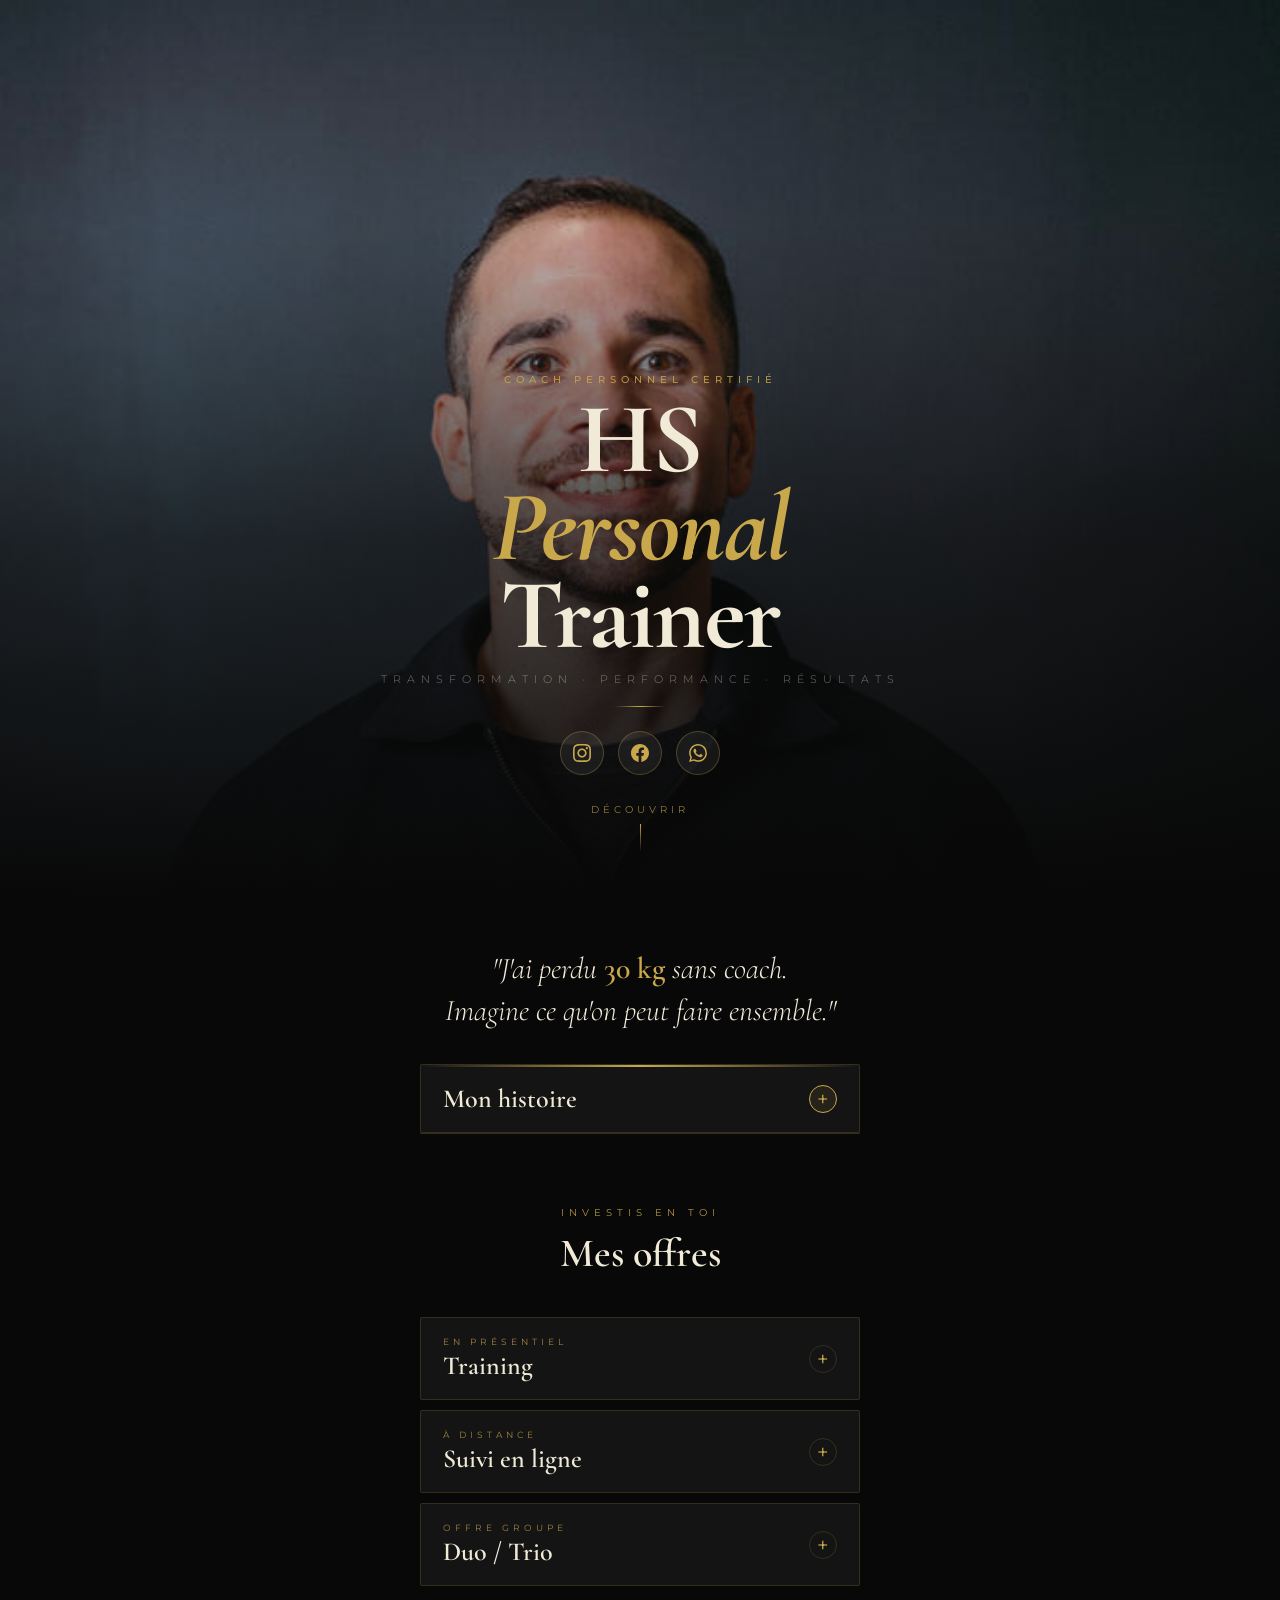
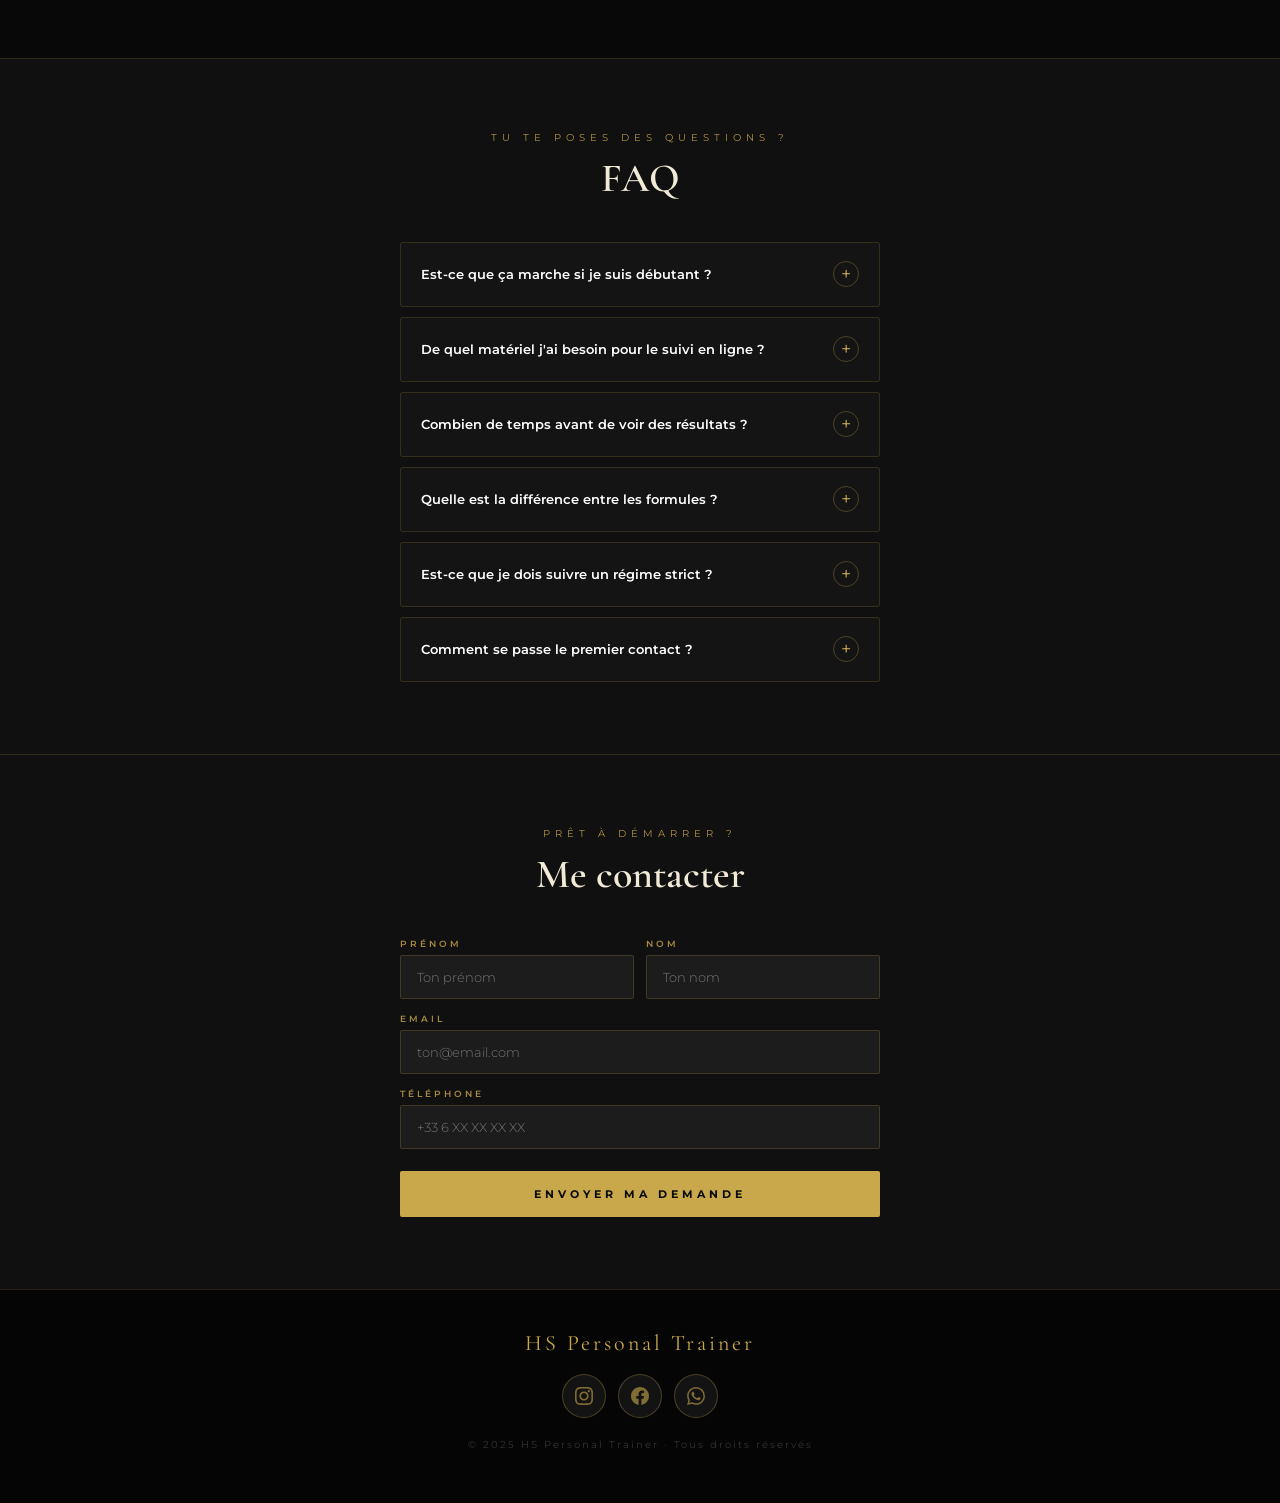
==== commit 2747ddb9: "Update Index.html" ====
--- a/Index.html
+++ b/Index.html
@@ -111,6 +111,23 @@
   .tl-desc { font-size:11px; line-height:1.8; color:#cccccc; font-weight:300; }
   .tl-badge { display:inline-block; margin-top:8px; padding:3px 10px; border:1px solid rgba(201,168,76,0.4); border-radius:20px; font-size:9px; letter-spacing:2px; text-transform:uppercase; color:var(--gold); }
 
+  /* FAQ */
+  .faq-section { background:var(--dark); padding:72px 20px; border-top:1px solid var(--border); }
+  .faq-inner { max-width:480px; margin:0 auto; }
+  .faq-list { display:flex; flex-direction:column; gap:10px; margin-top:40px; }
+  .faq-item { background:var(--card-bg); border:1px solid var(--border); border-radius:3px; overflow:hidden; opacity:0; transform:translateY(16px); transition:opacity 0.4s ease, transform 0.4s ease, border-color 0.3s; }
+  .faq-item.visible { opacity:1; transform:translateY(0); }
+  .faq-item.open { border-color:rgba(201,168,76,0.5); }
+  .faq-question { padding:18px 20px; display:flex; align-items:center; justify-content:space-between; gap:12px; cursor:pointer; -webkit-user-select:none; user-select:none; }
+  .faq-question:active { background:rgba(255,255,255,0.02); }
+  .faq-q-text { font-size:13px; font-weight:600; color:#ffffff; line-height:1.4; flex:1; }
+  .faq-toggle { width:26px; height:26px; border-radius:50%; border:1px solid rgba(201,168,76,0.3); display:flex; align-items:center; justify-content:center; color:var(--gold); font-size:18px; line-height:1; flex-shrink:0; transition:transform 0.3s, background 0.3s, border-color 0.3s; }
+  .faq-item.open .faq-toggle { transform:rotate(45deg); background:rgba(201,168,76,0.1); border-color:var(--gold); }
+  .faq-answer { max-height:0; overflow:hidden; transition:max-height 0.4s ease; border-top:1px solid transparent; }
+  .faq-item.open .faq-answer { max-height:300px; border-top-color:rgba(201,168,76,0.15); }
+  .faq-a-text { padding:16px 20px; font-size:12px; line-height:1.9; color:#cccccc; font-weight:300; }
+  .faq-a-text strong { color:var(--gold); font-weight:600; }
+
   @keyframes pulse { 0%,100%{opacity:1} 50%{opacity:0.3} }
 
   /* ACCROCHE */
@@ -304,11 +321,11 @@
 
     <div class="offer-card" id="c3">
       <div class="offer-header" onclick="toggleCard('c3')">
-        <div><span class="offer-category">Offre groupe</span><span class="offer-name">Trio</span></div>
+        <div><span class="offer-category">Offre groupe</span><span class="offer-name">Duo / Trio</span></div>
         <div class="offer-toggle">+</div>
       </div>
       <div class="offer-body"><div class="offer-inner">
-        <p class="offer-desc">À trois, l'effort se partage et la motivation décuple. Même qualité de suivi qu'en solo.</p>
+        <p class="offer-desc">À plusieurs, l'effort se partage et la motivation décuple. Même qualité de suivi qu'en solo.</p>
         <div class="features">
           <div class="feature-item included"><div class="feature-dot"></div>Application mobile</div>
           <div class="feature-item included"><div class="feature-dot"></div>Suivi entraînement</div>
@@ -325,6 +342,67 @@
       </div></div>
     </div>
 
+  </div>
+</section>
+
+<!-- FAQ -->
+<section class="faq-section">
+  <div class="faq-inner">
+    <div class="section-header">
+      <p class="section-eyebrow">Tu te poses des questions ?</p>
+      <h2 class="section-title">FAQ</h2>
+    </div>
+    <div class="faq-list">
+
+      <div class="faq-item" id="f1">
+        <div class="faq-question" onclick="toggleFaq('f1')">
+          <span class="faq-q-text">Est-ce que ça marche si je suis débutant ?</span>
+          <div class="faq-toggle">+</div>
+        </div>
+        <div class="faq-answer"><p class="faq-a-text">Absolument. Les débutants sont souvent ceux qui progressent le plus vite. Mon rôle c'est justement de t'éviter les erreurs que j'ai faites moi-même quand j'ai commencé seul. <strong>Tu pars de zéro ? C'est le meilleur moment pour bien faire les choses.</strong></p></div>
+      </div>
+
+      <div class="faq-item" id="f2">
+        <div class="faq-question" onclick="toggleFaq('f2')">
+          <span class="faq-q-text">De quel matériel j'ai besoin pour le suivi en ligne ?</span>
+          <div class="faq-toggle">+</div>
+        </div>
+        <div class="faq-answer"><p class="faq-a-text">Ça dépend de tes objectifs et de ce que tu as accès. <strong>On adapte ton programme à ta situation</strong> — salle de sport, maison, peu d'équipement. L'important c'est la régularité, pas le matériel.</p></div>
+      </div>
+
+      <div class="faq-item" id="f3">
+        <div class="faq-question" onclick="toggleFaq('f3')">
+          <span class="faq-q-text">Combien de temps avant de voir des résultats ?</span>
+          <div class="faq-toggle">+</div>
+        </div>
+        <div class="faq-answer"><p class="faq-a-text">Les premiers changements se sentent en <strong>3 à 4 semaines</strong> — plus d'énergie, meilleur sommeil, corps qui se recompose. Les résultats visibles arrivent généralement entre <strong>6 et 12 semaines</strong> selon ton implication et tes objectifs.</p></div>
+      </div>
+
+      <div class="faq-item" id="f4">
+        <div class="faq-question" onclick="toggleFaq('f4')">
+          <span class="faq-q-text">Quelle est la différence entre les formules ?</span>
+          <div class="faq-toggle">+</div>
+        </div>
+        <div class="faq-answer"><p class="faq-a-text"><strong>Training</strong> c'est du présentiel, on s'entraîne ensemble en salle. <strong>Suivi en ligne</strong> c'est à distance, tu t'entraînes où tu veux avec mon accompagnement. <strong>Duo/Trio</strong> c'est la même chose qu'en Training mais à 2 ou 3, ce qui réduit le tarif.</p></div>
+      </div>
+
+      <div class="faq-item" id="f5">
+        <div class="faq-question" onclick="toggleFaq('f5')">
+          <span class="faq-q-text">Est-ce que je dois suivre un régime strict ?</span>
+          <div class="faq-toggle">+</div>
+        </div>
+        <div class="faq-answer"><p class="faq-a-text">Non. Je ne crois pas aux régimes draconiens, j'y suis passé moi-même. <strong>On construit ensemble une alimentation que tu peux tenir sur la durée.</strong> L'objectif c'est un changement de vie, pas une souffrance temporaire.</p></div>
+      </div>
+
+      <div class="faq-item" id="f6">
+        <div class="faq-question" onclick="toggleFaq('f6')">
+          <span class="faq-q-text">Comment se passe le premier contact ?</span>
+          <div class="faq-toggle">+</div>
+        </div>
+        <div class="faq-answer"><p class="faq-a-text">Tu remplis le formulaire de contact ou tu m'envoies un message sur WhatsApp. <strong>On fait un premier échange gratuit</strong> pour comprendre tes objectifs, ta situation et voir si on est sur la même longueur d'onde. Sans engagement.</p></div>
+      </div>
+
+    </div>
   </div>
 </section>
 
@@ -386,6 +464,25 @@
 }
 initTimeline();
 
+function toggleFaq(id) {
+  var item = document.getElementById(id);
+  var isOpen = item.classList.contains('open');
+  document.querySelectorAll('.faq-item').forEach(function(i) { i.classList.remove('open'); });
+  if (!isOpen) { item.classList.add('open'); }
+}
+
+// FAQ animation
+var faqItems = document.querySelectorAll('.faq-item');
+var faqObserver = new IntersectionObserver(function(entries) {
+  entries.forEach(function(entry) {
+    if (entry.isIntersecting && !entry.target.classList.contains('visible')) {
+      var idx = Array.from(faqItems).indexOf(entry.target);
+      setTimeout(function() { entry.target.classList.add('visible'); }, idx * 100);
+    }
+  });
+}, { threshold: 0.1 });
+faqItems.forEach(function(item) { faqObserver.observe(item); });
+
 function toggleAbout() {
   var card = document.getElementById('aboutCard');
   card.classList.toggle('open');
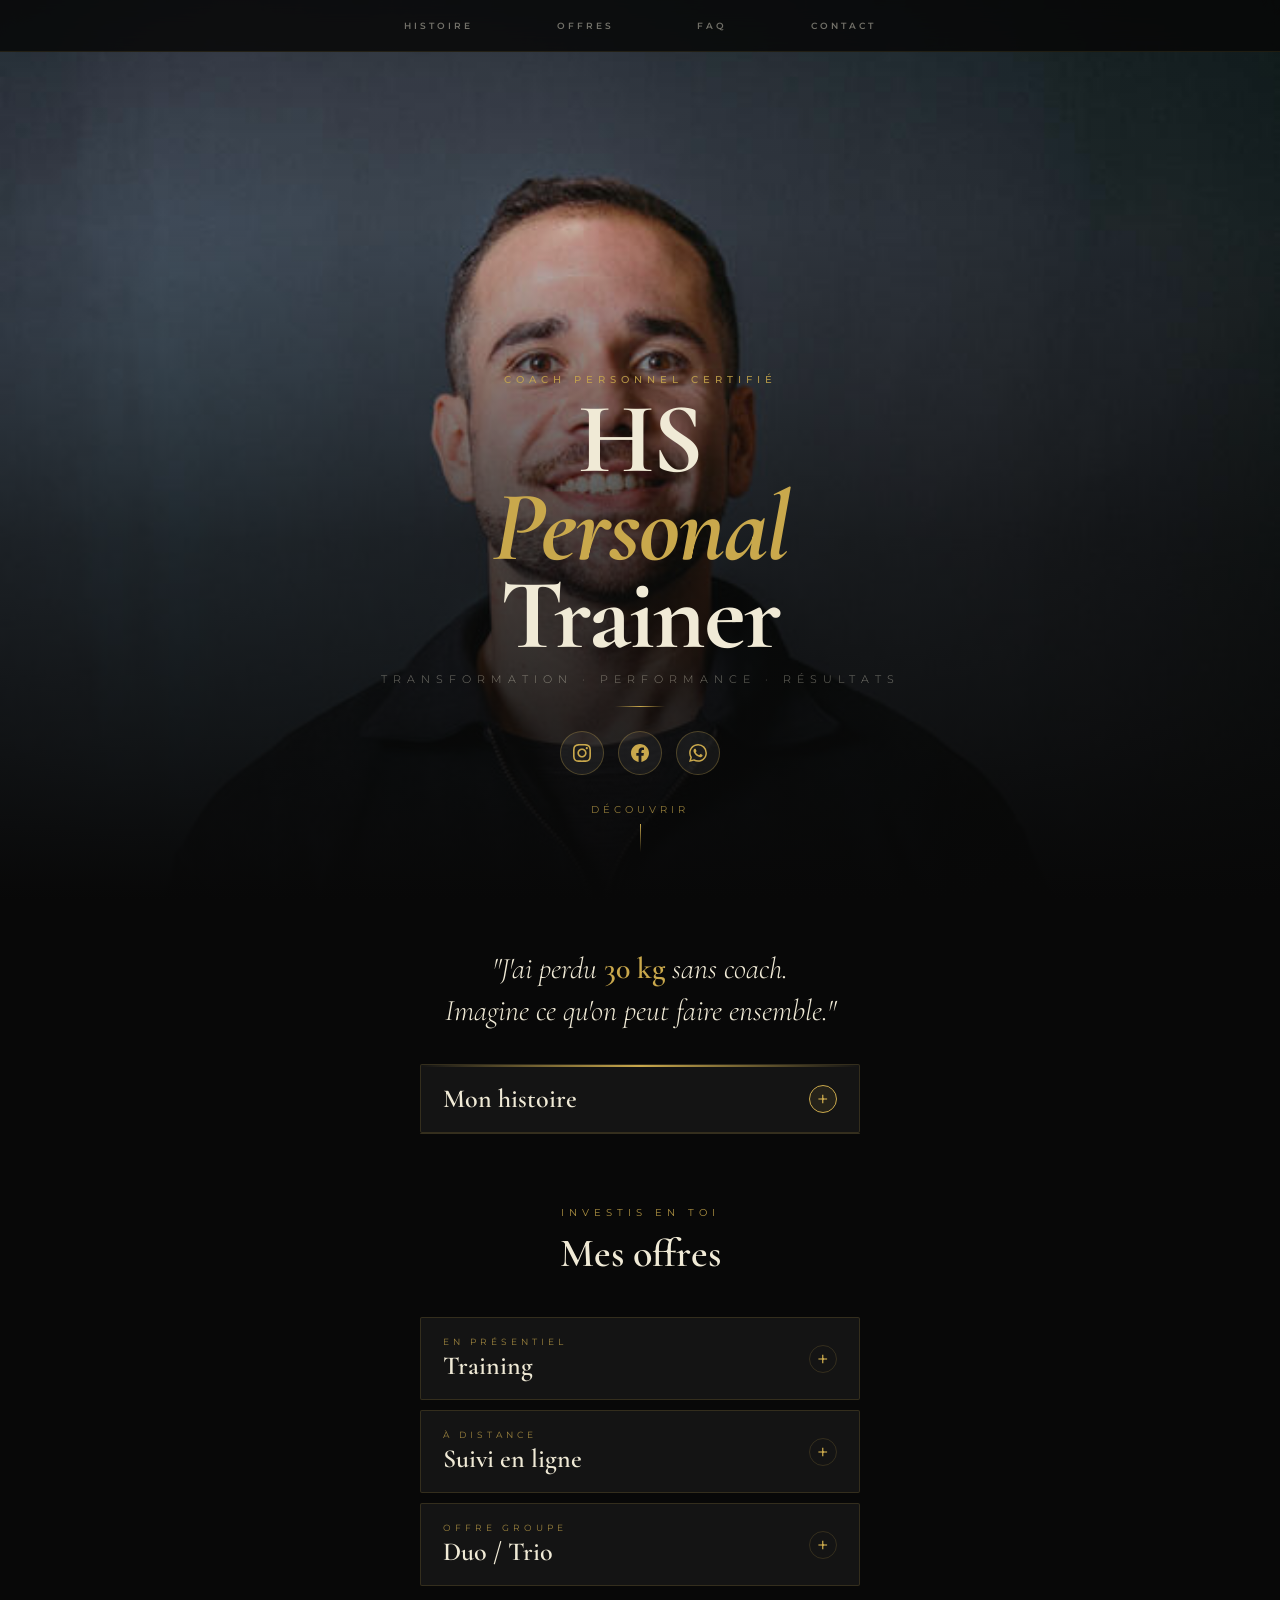
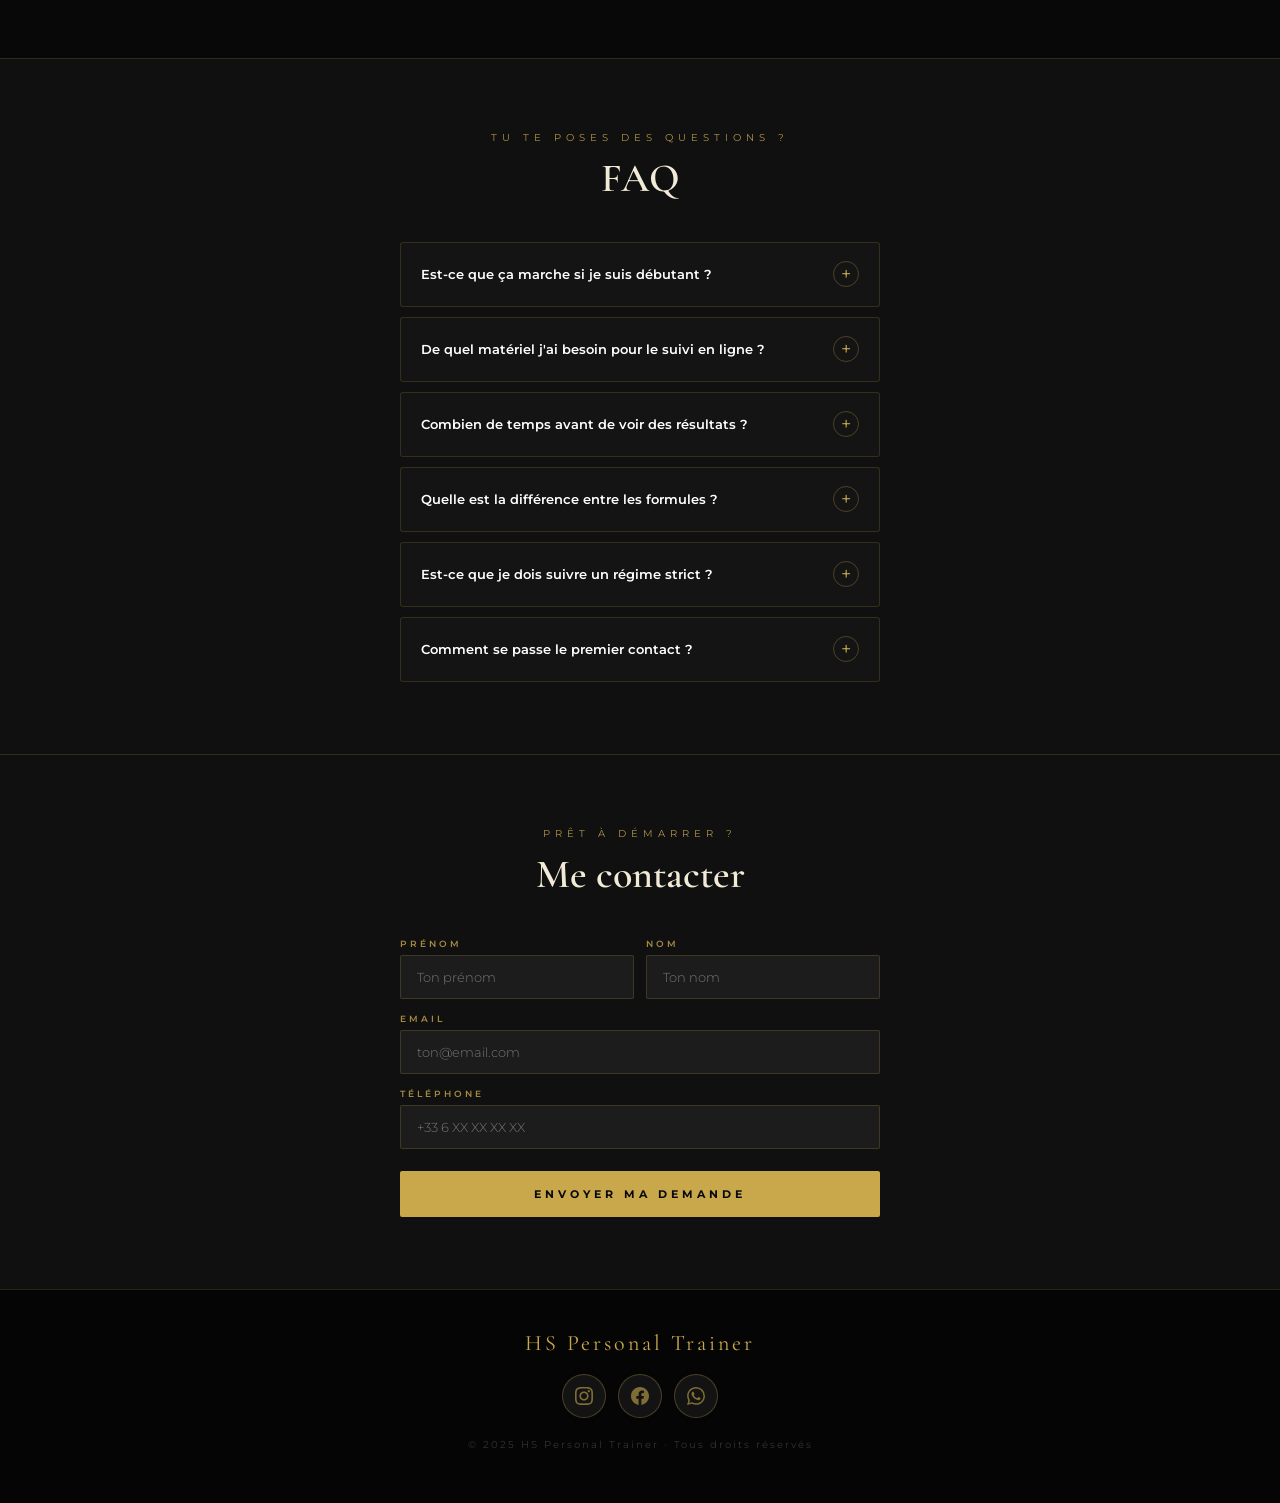
==== commit e2fae16f: "Update Index.html" ====
--- a/Index.html
+++ b/Index.html
@@ -128,6 +128,32 @@
   .faq-a-text { padding:16px 20px; font-size:12px; line-height:1.9; color:#cccccc; font-weight:300; }
   .faq-a-text strong { color:var(--gold); font-weight:600; }
 
+  /* NAVBAR */
+  .navbar {
+    position:fixed; top:0; left:0; right:0; z-index:999;
+    background:rgba(8,8,8,0.85);
+    backdrop-filter:blur(12px); -webkit-backdrop-filter:blur(12px);
+    border-bottom:1px solid rgba(201,168,76,0.12);
+    padding:0 20px;
+    display:flex; align-items:center; justify-content:center;
+    height:52px;
+  }
+  .navbar ul {
+    display:flex; gap:0; list-style:none; width:100%; max-width:480px; justify-content:space-between;
+  }
+  .navbar ul li a {
+    font-size:9px; letter-spacing:3px; text-transform:uppercase;
+    color:rgba(240,234,214,0.45); text-decoration:none; font-weight:600;
+    padding:6px 4px; display:block;
+    transition:color 0.25s;
+    border-bottom:1px solid transparent;
+  }
+  .navbar ul li a:hover { color:var(--gold); }
+  .navbar ul li a.active {
+    color:var(--gold);
+    border-bottom-color:var(--gold);
+  }
+
   @keyframes pulse { 0%,100%{opacity:1} 50%{opacity:0.3} }
 
   /* ACCROCHE */
@@ -185,6 +211,16 @@
 </style>
 </head>
 <body>
+
+<!-- NAVBAR -->
+<nav class="navbar">
+  <ul>
+    <li><a href="#aboutCard" onclick="smoothScroll('aboutCard')">Histoire</a></li>
+    <li><a href="#tarifs" onclick="smoothScroll('tarifs')">Offres</a></li>
+    <li><a href="#faq-section" onclick="smoothScroll('faq-section')">FAQ</a></li>
+    <li><a href="#contact" onclick="smoothScroll('contact')">Contact</a></li>
+  </ul>
+</nav>
 
 <!-- HERO -->
 <section class="hero">
@@ -346,7 +382,7 @@
 </section>
 
 <!-- FAQ -->
-<section class="faq-section">
+<section class="faq-section" id="faq-section">
   <div class="faq-inner">
     <div class="section-header">
       <p class="section-eyebrow">Tu te poses des questions ?</p>
@@ -464,6 +500,35 @@
 }
 initTimeline();
 
+// Smooth scroll
+function smoothScroll(id) {
+  var el = document.getElementById(id);
+  if (el) {
+    var offset = 60;
+    var top = el.getBoundingClientRect().top + window.pageYOffset - offset;
+    window.scrollTo({ top: top, behavior: 'smooth' });
+  }
+  return false;
+}
+
+// Active nav link on scroll
+var sections = ['aboutCard', 'tarifs', 'faq-section', 'contact'];
+var navLinks = document.querySelectorAll('.navbar ul li a');
+window.addEventListener('scroll', function() {
+  var scrollY = window.pageYOffset + 200;
+  var current = '';
+  sections.forEach(function(id) {
+    var el = document.getElementById(id);
+    if (el && el.offsetTop <= scrollY) { current = id; }
+  });
+  navLinks.forEach(function(link) {
+    link.classList.remove('active');
+    if (link.getAttribute('href') === '#' + current || (current === 'aboutCard' && link.getAttribute('href') === '#aboutCard')) {
+      link.classList.add('active');
+    }
+  });
+});
+
 function toggleFaq(id) {
   var item = document.getElementById(id);
   var isOpen = item.classList.contains('open');
